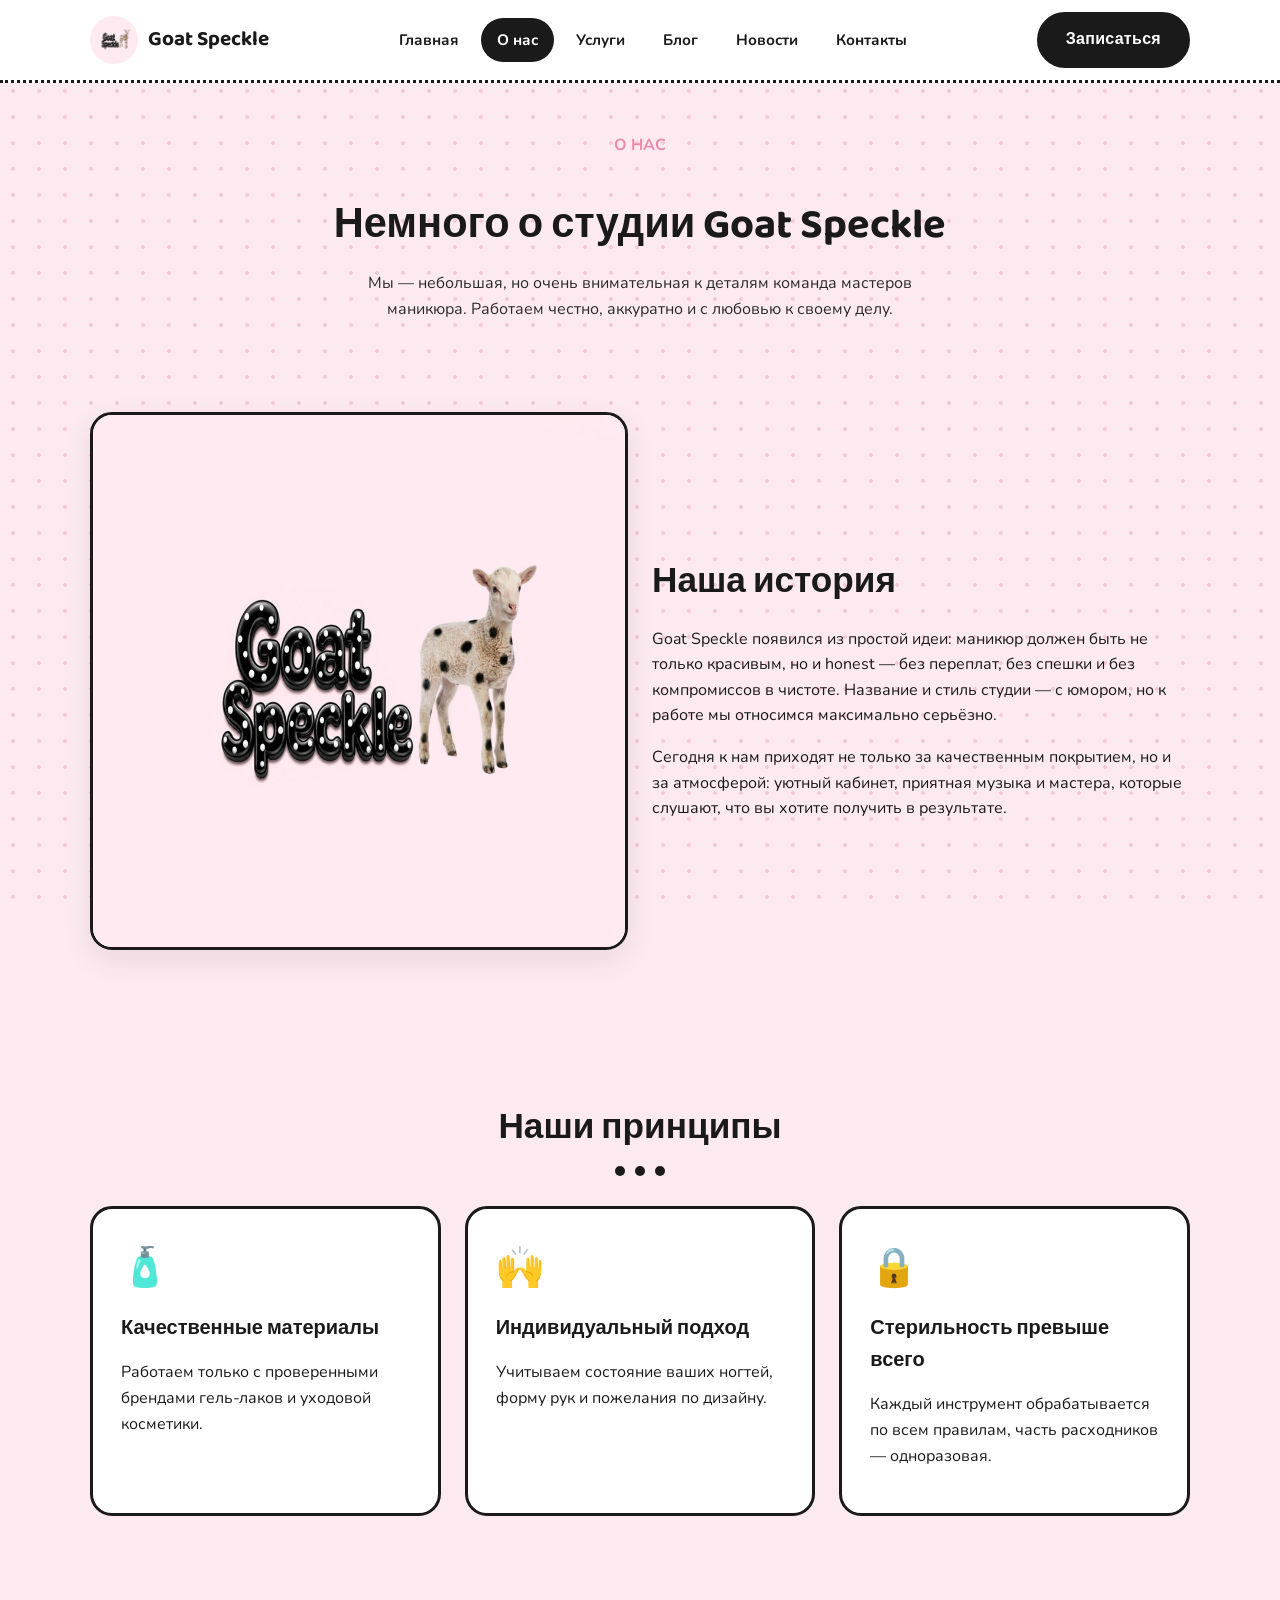
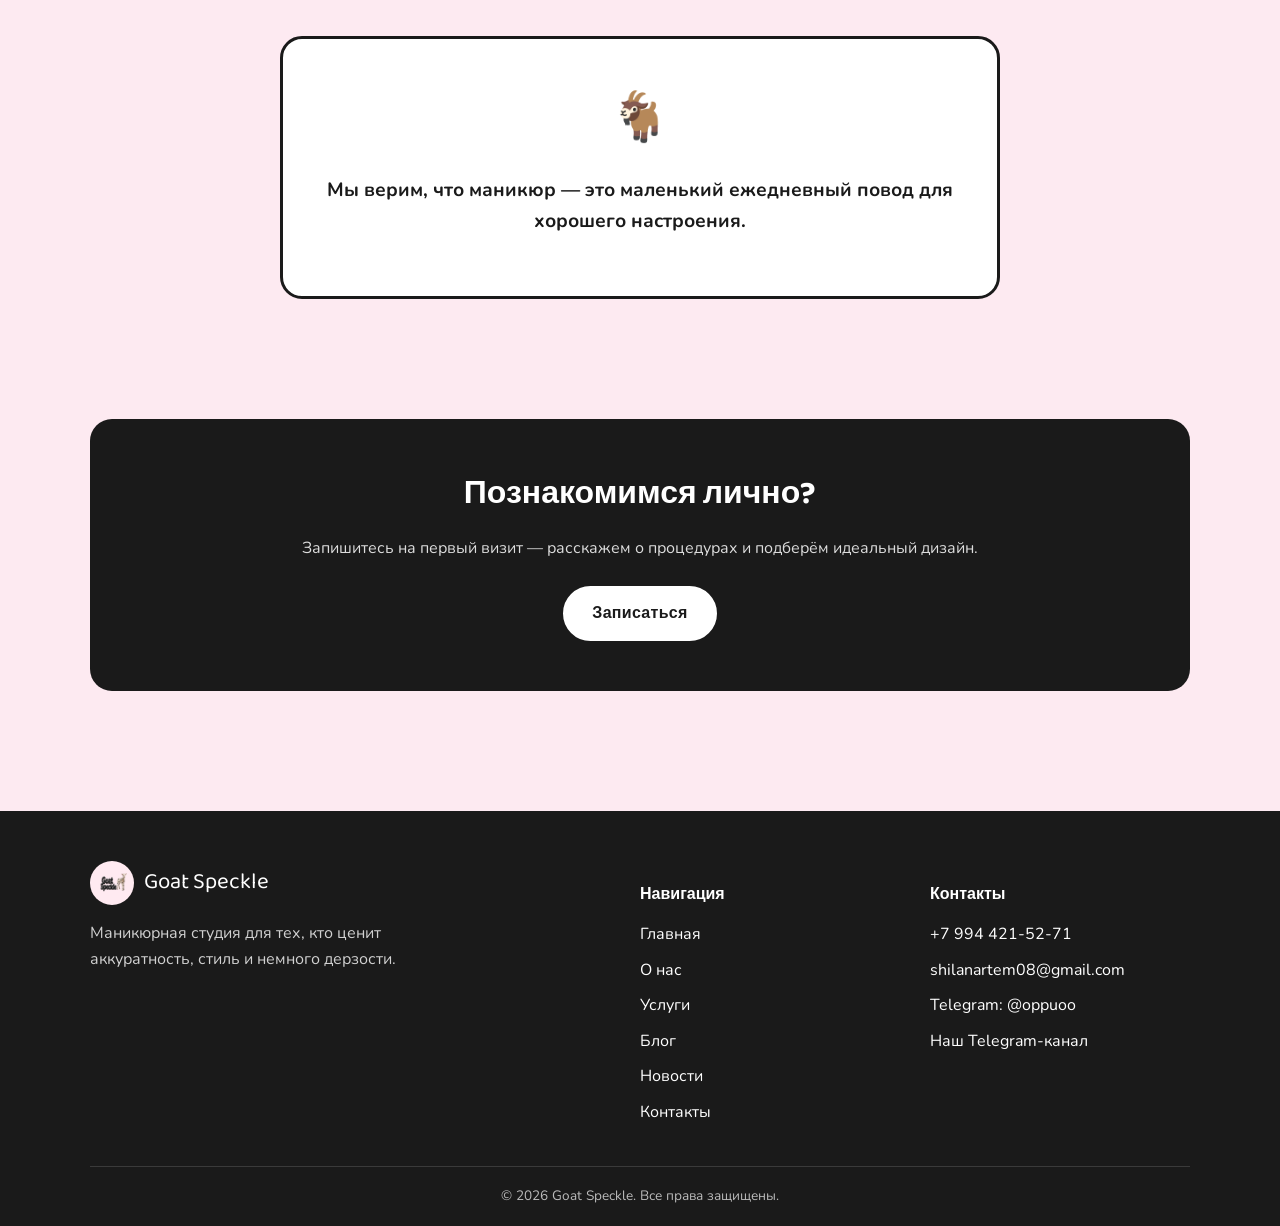
==== about.html @ 69dd8dc3 "Первая версия сайта" ====
<!DOCTYPE html>
<html lang="ru">
<head>
<meta charset="UTF-8">
<meta name="viewport" content="width=device-width, initial-scale=1.0">
<title>О нас — Goat Speckle</title>
<meta name="description" content="История и ценности маникюрной студии Goat Speckle: команда мастеров, подход к работе и стерильности.">
<link rel="icon" type="image/png" href="images/favicon-256.png">
<link rel="preconnect" href="https://fonts.googleapis.com">
<link href="https://fonts.googleapis.com/css2?family=Baloo+2:wght@600;700;800&family=Nunito:wght@400;600;700;800&display=swap" rel="stylesheet">
<link rel="stylesheet" href="css/style.css">
</head>
<body>

<header class="site-header">
  <div class="header-inner container">
    <a href="index.html" class="logo">
      <img src="images/logo-nav.jpg" alt="Goat Speckle logo">
      Goat Speckle
    </a>
    <button class="nav-toggle" aria-label="Меню">
      <span></span><span></span><span></span>
    </button>
    <nav class="main-nav">
      <a href="index.html">Главная</a>
      <a href="about.html">О нас</a>
      <a href="services.html">Услуги</a>
      <a href="blog.html">Блог</a>
      <a href="news.html">Новости</a>
      <a href="contacts.html">Контакты</a>
    </nav>
    <a href="contacts.html" class="btn btn-primary header-cta">Записаться</a>
  </div>
</header>

<main>

  <section class="page-hero">
    <div class="container">
      <div class="breadcrumbs">О НАС</div>
      <h1>Немного о студии Goat Speckle</h1>
      <p>Мы — небольшая, но очень внимательная к деталям команда мастеров маникюра. Работаем честно, аккуратно и с любовью к своему делу.</p>
    </div>
  </section>

  <section>
    <div class="container">
      <div class="grid grid-2" style="align-items:center;">
        <div>
          <img src="images/logo-hero.jpg" alt="Goat Speckle студия" style="border:3px solid var(--black); border-radius: var(--radius); box-shadow: var(--shadow);">
        </div>
        <div>
          <h2 class="section-title" style="text-align:left;">Наша история</h2>
          <p>Goat Speckle появился из простой идеи: маникюр должен быть не только красивым, но и honest — без переплат, без спешки и без компромиссов в чистоте. Название и стиль студии — с юмором, но к работе мы относимся максимально серьёзно.</p>
          <p>Сегодня к нам приходят не только за качественным покрытием, но и за атмосферой: уютный кабинет, приятная музыка и мастера, которые слушают, что вы хотите получить в результате.</p>
        </div>
      </div>
    </div>
  </section>

  <section>
    <div class="container">
      <h2 class="section-title">Наши принципы</h2>
      <div class="dot-divider"><span></span><span></span><span></span></div>
      <div class="grid grid-3">
        <div class="card">
          <div class="icon">🧴</div>
          <h3>Качественные материалы</h3>
          <p>Работаем только с проверенными брендами гель-лаков и уходовой косметики.</p>
        </div>
        <div class="card">
          <div class="icon">🙌</div>
          <h3>Индивидуальный подход</h3>
          <p>Учитываем состояние ваших ногтей, форму рук и пожелания по дизайну.</p>
        </div>
        <div class="card">
          <div class="icon">🔒</div>
          <h3>Стерильность превыше всего</h3>
          <p>Каждый инструмент обрабатывается по всем правилам, часть расходников — одноразовая.</p>
        </div>
      </div>
    </div>
  </section>

  <section>
    <div class="container">
      <div class="quote-block">
        <div class="goat">🐐</div>
        <p style="font-size:1.2rem; font-weight:700;">Мы верим, что маникюр — это маленький ежедневный повод для хорошего настроения.</p>
      </div>
    </div>
  </section>

  <section>
    <div class="container">
      <div class="cta-banner">
        <h2>Познакомимся лично?</h2>
        <p>Запишитесь на первый визит — расскажем о процедурах и подберём идеальный дизайн.</p>
        <a href="contacts.html" class="btn btn-primary">Записаться</a>
      </div>
    </div>
  </section>

</main>

<footer class="site-footer">
  <div class="container">
    <div class="footer-grid">
      <div>
        <div class="footer-logo">
          <img src="images/logo-nav.jpg" alt="Goat Speckle">
          Goat Speckle
        </div>
        <p style="opacity:0.8; max-width: 320px;">Маникюрная студия для тех, кто ценит аккуратность, стиль и немного дерзости.</p>
      </div>
      <div>
        <h4>Навигация</h4>
        <ul>
          <li><a href="index.html">Главная</a></li>
          <li><a href="about.html">О нас</a></li>
          <li><a href="services.html">Услуги</a></li>
          <li><a href="blog.html">Блог</a></li>
          <li><a href="news.html">Новости</a></li>
          <li><a href="contacts.html">Контакты</a></li>
        </ul>
      </div>
      <div>
        <h4>Контакты</h4>
        <ul>
          <li><a href="tel:+79944215271">+7 994 421-52-71</a></li>
          <li><a href="mailto:shilanartem08@gmail.com">shilanartem08@gmail.com</a></li>
          <li><a href="https://t.me/oppuoo" target="_blank" rel="noopener">Telegram: @oppuoo</a></li>
          <li><a href="https://t.me/+oBoILEmNnMFiZjgy" target="_blank" rel="noopener">Наш Telegram-канал</a></li>
        </ul>
      </div>
    </div>
    <div class="footer-bottom">
      © <span id="year"></span> Goat Speckle. Все права защищены.
    </div>
  </div>
</footer>

<script src="js/script.js"></script>
<script>document.getElementById("year").textContent = new Date().getFullYear();</script>
</body>
</html>
---- css/style.css ----
/* ===================== GOAT SPECKLE — маникюрная студия ===================== */

:root {
  --pink: #fdeaf1;
  --pink-soft: #fff5f8;
  --pink-deep: #f6c9d9;
  --black: #1a1a1a;
  --black-soft: #2b2b2b;
  --white: #ffffff;
  --accent: #e88bab;
  --radius: 22px;
  --shadow: 0 10px 30px rgba(0, 0, 0, 0.08);
  --font-head: "Baloo 2", "Comic Sans MS", "Segoe UI", sans-serif;
  --font-body: "Nunito", "Segoe UI", Tahoma, sans-serif;
}

* {
  box-sizing: border-box;
}

html {
  scroll-behavior: smooth;
}

body {
  margin: 0;
  font-family: var(--font-body);
  background-color: var(--pink);
  color: var(--black);
  line-height: 1.6;
  /* мягкий фон в горошек */
  background-image: radial-gradient(var(--pink-deep) 1.6px, transparent 1.6px);
  background-size: 26px 26px;
  background-attachment: fixed;
}

img {
  max-width: 100%;
  display: block;
}

a {
  color: inherit;
  text-decoration: none;
}

.container {
  width: 100%;
  max-width: 1140px;
  margin: 0 auto;
  padding: 0 20px;
}

/* ===================== HEADER ===================== */

.site-header {
  position: sticky;
  top: 0;
  z-index: 1000;
  background: var(--white);
  border-bottom: 3px dotted var(--black);
}

.header-inner {
  display: flex;
  align-items: center;
  justify-content: space-between;
  padding: 12px 20px;
  gap: 16px;
}

.logo {
  display: flex;
  align-items: center;
  gap: 10px;
  font-family: var(--font-head);
  font-weight: 700;
  font-size: 1.3rem;
  flex-shrink: 0;
}

.logo img {
  height: 48px;
  width: auto;
  border-radius: 50%;
}

.main-nav {
  display: flex;
  gap: 6px;
  flex-wrap: wrap;
}

.main-nav a {
  padding: 10px 16px;
  border-radius: 999px;
  font-weight: 700;
  font-size: 0.95rem;
  transition: all 0.2s ease;
  white-space: nowrap;
}

.main-nav a:hover,
.main-nav a.active {
  background: var(--black);
  color: var(--white);
}

.header-cta {
  flex-shrink: 0;
}

.btn {
  display: inline-block;
  padding: 12px 26px;
  border-radius: 999px;
  font-weight: 800;
  font-family: var(--font-head);
  letter-spacing: 0.3px;
  border: 3px solid var(--black);
  cursor: pointer;
  transition: transform 0.15s ease, box-shadow 0.15s ease;
}

.btn-primary {
  background: var(--black);
  color: var(--white);
}

.btn-primary:hover {
  transform: translateY(-3px);
  box-shadow: var(--shadow);
  background: var(--accent);
  border-color: var(--accent);
}

.btn-outline {
  background: transparent;
  color: var(--black);
}

.btn-outline:hover {
  transform: translateY(-3px);
  background: var(--black);
  color: var(--white);
}

.nav-toggle {
  display: none;
  flex-direction: column;
  gap: 5px;
  background: none;
  border: none;
  cursor: pointer;
  padding: 8px;
}

.nav-toggle span {
  width: 26px;
  height: 3px;
  background: var(--black);
  border-radius: 3px;
}

/* ===================== HERO ===================== */

.hero {
  padding: 70px 0 60px;
}

.hero-inner {
  display: flex;
  align-items: center;
  gap: 50px;
  flex-wrap: wrap;
}

.hero-text {
  flex: 1 1 420px;
}

.hero-text .eyebrow {
  display: inline-block;
  background: var(--white);
  border: 2px dashed var(--black);
  padding: 6px 16px;
  border-radius: 999px;
  font-weight: 800;
  font-size: 0.85rem;
  margin-bottom: 18px;
}

.hero-text h1 {
  font-family: var(--font-head);
  font-size: 3rem;
  line-height: 1.1;
  margin: 0 0 18px;
}

.hero-text p {
  font-size: 1.15rem;
  max-width: 480px;
  margin-bottom: 28px;
}

.hero-actions {
  display: flex;
  gap: 14px;
  flex-wrap: wrap;
}

.hero-image {
  flex: 1 1 320px;
  text-align: center;
}

.hero-image img {
  max-width: 380px;
  margin: 0 auto;
  border-radius: var(--radius);
  background: var(--white);
  padding: 20px;
  border: 3px solid var(--black);
  box-shadow: var(--shadow);
}

/* ===================== SECTIONS ===================== */

section {
  padding: 60px 0;
}

.section-title {
  font-family: var(--font-head);
  font-size: 2.2rem;
  text-align: center;
  margin-bottom: 10px;
}

.section-subtitle {
  text-align: center;
  max-width: 620px;
  margin: 0 auto 40px;
  color: var(--black-soft);
  font-size: 1.05rem;
}

.dot-divider {
  display: flex;
  justify-content: center;
  gap: 10px;
  margin: 0 auto 30px;
}

.dot-divider span {
  width: 10px;
  height: 10px;
  background: var(--black);
  border-radius: 50%;
}

/* ===================== CARDS GRID ===================== */

.grid {
  display: grid;
  gap: 24px;
}

.grid-3 {
  grid-template-columns: repeat(3, 1fr);
}

.grid-2 {
  grid-template-columns: repeat(2, 1fr);
}

@media (max-width: 900px) {
  .grid-3 {
    grid-template-columns: repeat(2, 1fr);
  }
}

@media (max-width: 640px) {
  .grid-3,
  .grid-2 {
    grid-template-columns: 1fr;
  }
}

.card {
  background: var(--white);
  border: 3px solid var(--black);
  border-radius: var(--radius);
  padding: 28px;
  transition: transform 0.2s ease, box-shadow 0.2s ease;
  position: relative;
}

.card:hover {
  transform: translateY(-6px);
  box-shadow: var(--shadow);
}

.card .icon {
  font-size: 2.4rem;
  margin-bottom: 14px;
}

.card h3 {
  font-family: var(--font-head);
  margin: 0 0 10px;
  font-size: 1.25rem;
}

.card .price {
  display: inline-block;
  margin-top: 14px;
  font-weight: 800;
  background: var(--pink);
  border: 2px dotted var(--black);
  padding: 4px 14px;
  border-radius: 999px;
}

/* ===================== ABOUT / FEATURES ===================== */

.features {
  display: grid;
  grid-template-columns: repeat(4, 1fr);
  gap: 20px;
  text-align: center;
}

@media (max-width: 900px) {
  .features {
    grid-template-columns: repeat(2, 1fr);
  }
}

@media (max-width: 480px) {
  .features {
    grid-template-columns: 1fr;
  }
}

.feature {
  background: var(--white);
  border-radius: var(--radius);
  padding: 24px 16px;
  border: 3px dotted var(--black);
}

.feature .icon {
  font-size: 2rem;
  margin-bottom: 8px;
}

/* ===================== TESTIMONIALS / QUOTE ===================== */

.quote-block {
  background: var(--white);
  border: 3px solid var(--black);
  border-radius: var(--radius);
  padding: 40px;
  text-align: center;
  max-width: 720px;
  margin: 0 auto;
}

.quote-block .goat {
  font-size: 3rem;
}

/* ===================== BLOG / NEWS ===================== */

.post-card {
  background: var(--white);
  border: 3px solid var(--black);
  border-radius: var(--radius);
  overflow: hidden;
  display: flex;
  flex-direction: column;
}

.post-card .post-thumb {
  height: 160px;
  background: var(--pink);
  display: flex;
  align-items: center;
  justify-content: center;
  font-size: 3rem;
  border-bottom: 3px solid var(--black);
}

.post-card .post-body {
  padding: 22px;
  flex: 1;
  display: flex;
  flex-direction: column;
}

.post-card .post-date {
  font-size: 0.85rem;
  font-weight: 700;
  color: var(--accent);
  margin-bottom: 8px;
}

.post-card h3 {
  font-family: var(--font-head);
  margin: 0 0 10px;
}

.post-card p {
  flex: 1;
  margin-bottom: 16px;
  color: var(--black-soft);
}

.post-card .read-more {
  font-weight: 800;
  align-self: flex-start;
  border-bottom: 3px dotted var(--black);
}

/* ===================== CONTACTS ===================== */

.contact-grid {
  display: grid;
  grid-template-columns: 1fr 1fr;
  gap: 30px;
  align-items: start;
}

@media (max-width: 800px) {
  .contact-grid {
    grid-template-columns: 1fr;
  }
}

.contact-list {
  list-style: none;
  padding: 0;
  margin: 0;
}

.contact-list li {
  display: flex;
  align-items: center;
  gap: 14px;
  background: var(--white);
  border: 3px solid var(--black);
  border-radius: var(--radius);
  padding: 18px 20px;
  margin-bottom: 16px;
  font-weight: 700;
}

.contact-list .icon {
  font-size: 1.6rem;
}

.contact-form {
  background: var(--white);
  border: 3px solid var(--black);
  border-radius: var(--radius);
  padding: 30px;
}

.contact-form label {
  display: block;
  font-weight: 800;
  margin-bottom: 6px;
  margin-top: 16px;
}

.contact-form input,
.contact-form textarea {
  width: 100%;
  padding: 12px 14px;
  border-radius: 12px;
  border: 2px solid var(--black);
  font-family: var(--font-body);
  font-size: 1rem;
  background: var(--pink-soft);
}

.contact-form textarea {
  min-height: 110px;
  resize: vertical;
}

.contact-form button {
  margin-top: 22px;
  width: 100%;
}

.form-note {
  font-size: 0.85rem;
  margin-top: 14px;
  color: var(--black-soft);
}

.map-embed {
  border: 3px solid var(--black);
  border-radius: var(--radius);
  overflow: hidden;
  margin-top: 24px;
}

.map-embed iframe {
  width: 100%;
  height: 260px;
  border: 0;
  display: block;
}

/* ===================== CTA BANNER ===================== */

.cta-banner {
  background: var(--black);
  color: var(--white);
  border-radius: var(--radius);
  padding: 50px 30px;
  text-align: center;
}

.cta-banner h2 {
  font-family: var(--font-head);
  font-size: 2rem;
  margin: 0 0 14px;
}

.cta-banner p {
  margin-bottom: 24px;
  opacity: 0.85;
}

.cta-banner .btn-primary {
  background: var(--white);
  color: var(--black);
  border-color: var(--white);
}

.cta-banner .btn-primary:hover {
  background: var(--accent);
  border-color: var(--accent);
  color: var(--white);
}

/* ===================== FOOTER ===================== */

.site-footer {
  background: var(--black);
  color: var(--white);
  padding: 50px 0 20px;
  margin-top: 60px;
}

.footer-grid {
  display: grid;
  grid-template-columns: 2fr 1fr 1fr;
  gap: 30px;
  margin-bottom: 30px;
}

@media (max-width: 700px) {
  .footer-grid {
    grid-template-columns: 1fr;
  }
}

.footer-grid h4 {
  font-family: var(--font-head);
  margin-bottom: 14px;
}

.footer-grid ul {
  list-style: none;
  padding: 0;
  margin: 0;
}

.footer-grid li {
  margin-bottom: 10px;
}

.footer-grid a:hover {
  color: var(--accent);
}

.footer-logo {
  display: flex;
  align-items: center;
  gap: 10px;
  font-family: var(--font-head);
  font-size: 1.4rem;
  margin-bottom: 12px;
}

.footer-logo img {
  height: 44px;
  border-radius: 50%;
}

.footer-bottom {
  border-top: 1px solid rgba(255, 255, 255, 0.2);
  padding-top: 18px;
  text-align: center;
  font-size: 0.85rem;
  opacity: 0.7;
}

/* ===================== PAGE HEADER (inner pages) ===================== */

.page-hero {
  padding: 50px 0 30px;
  text-align: center;
}

.page-hero h1 {
  font-family: var(--font-head);
  font-size: 2.6rem;
  margin-bottom: 12px;
}

.page-hero p {
  max-width: 600px;
  margin: 0 auto;
  color: var(--black-soft);
}

.breadcrumbs {
  text-align: center;
  font-weight: 700;
  color: var(--accent);
  margin-bottom: 6px;
}

/* ===================== TABLE (price list) ===================== */

.price-table {
  width: 100%;
  border-collapse: collapse;
  background: var(--white);
  border-radius: var(--radius);
  overflow: hidden;
  border: 3px solid var(--black);
}

.price-table th,
.price-table td {
  padding: 16px 20px;
  text-align: left;
}

.price-table th {
  background: var(--black);
  color: var(--white);
  font-family: var(--font-head);
}

.price-table tr:nth-child(even) {
  background: var(--pink-soft);
}

.price-table td:last-child,
.price-table th:last-child {
  text-align: right;
  font-weight: 800;
}

/* ===================== RESPONSIVE NAV ===================== */

@media (max-width: 860px) {
  .nav-toggle {
    display: flex;
  }

  .main-nav {
    position: absolute;
    top: 100%;
    left: 0;
    right: 0;
    background: var(--white);
    border-bottom: 3px dotted var(--black);
    flex-direction: column;
    padding: 10px 20px 20px;
    display: none;
  }

  .main-nav.open {
    display: flex;
  }

  .header-cta {
    display: none;
  }

  .hero-text h1 {
    font-size: 2.2rem;
  }
}
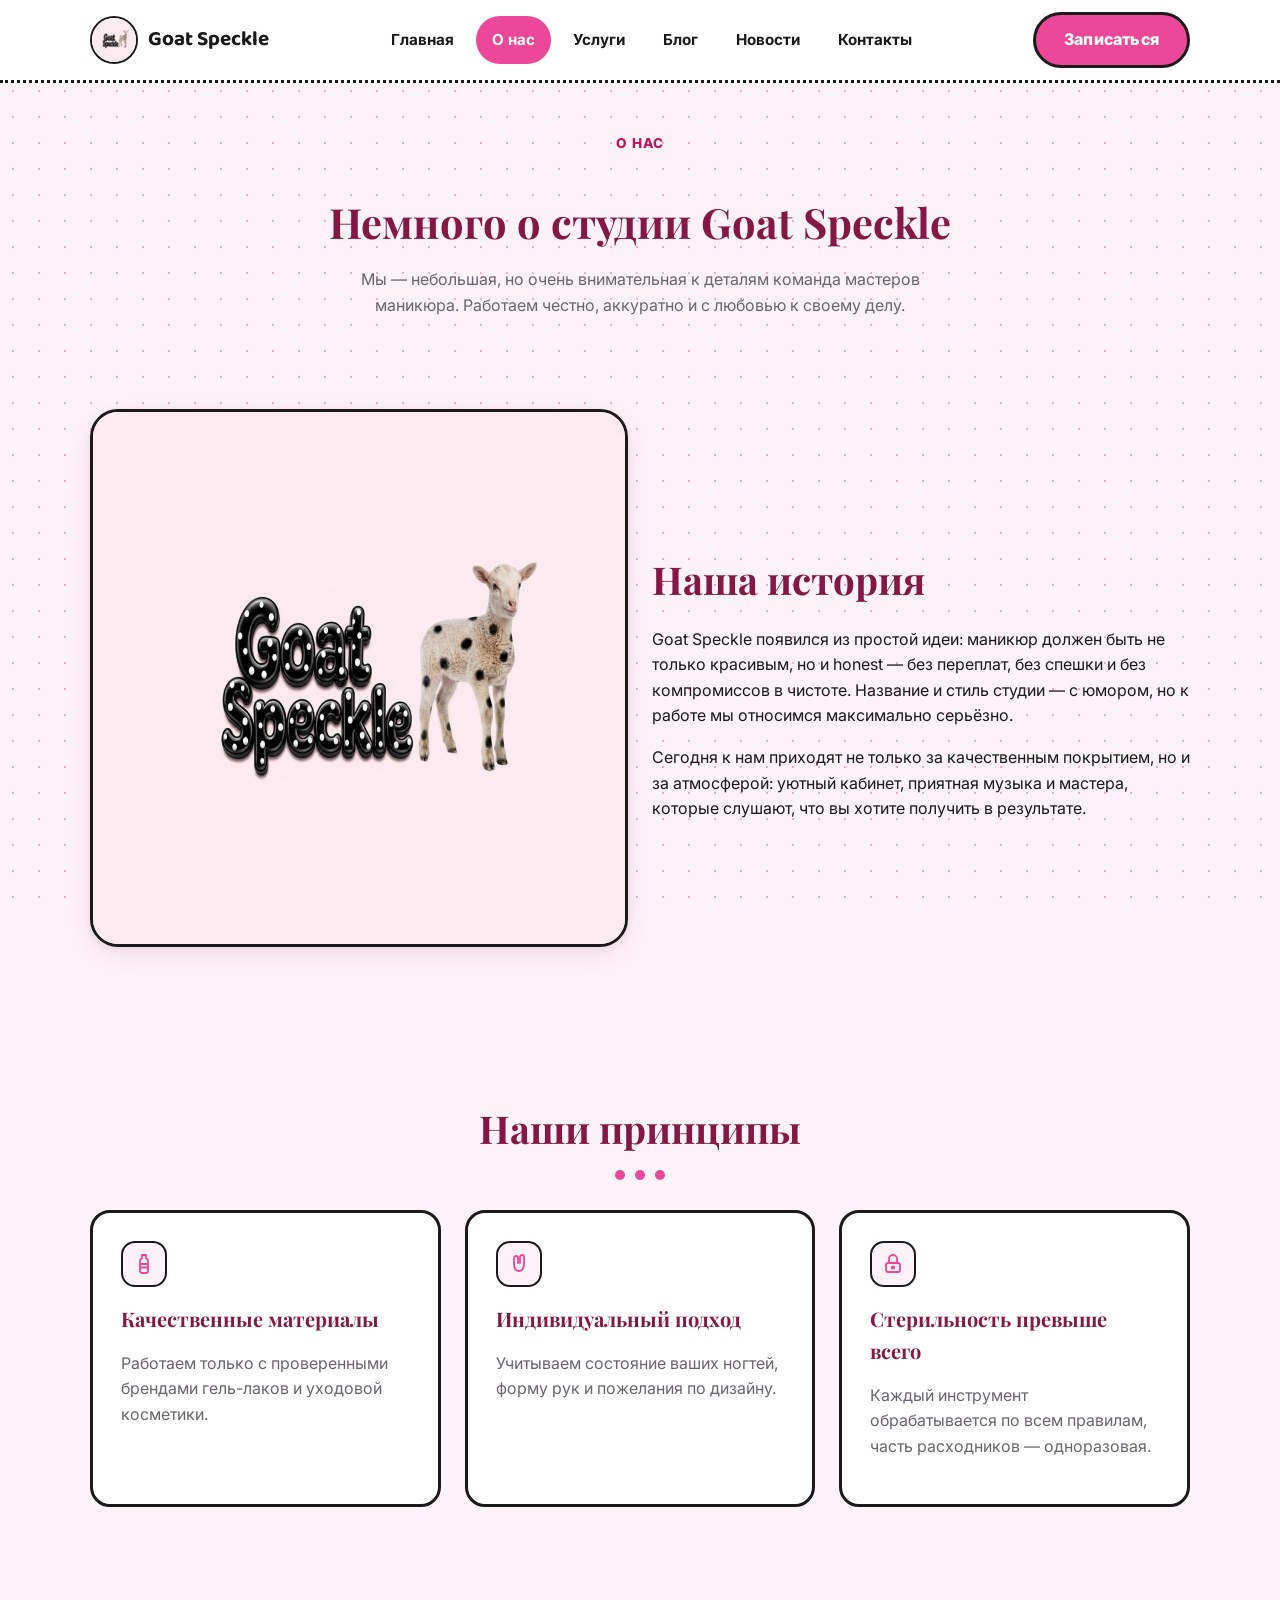
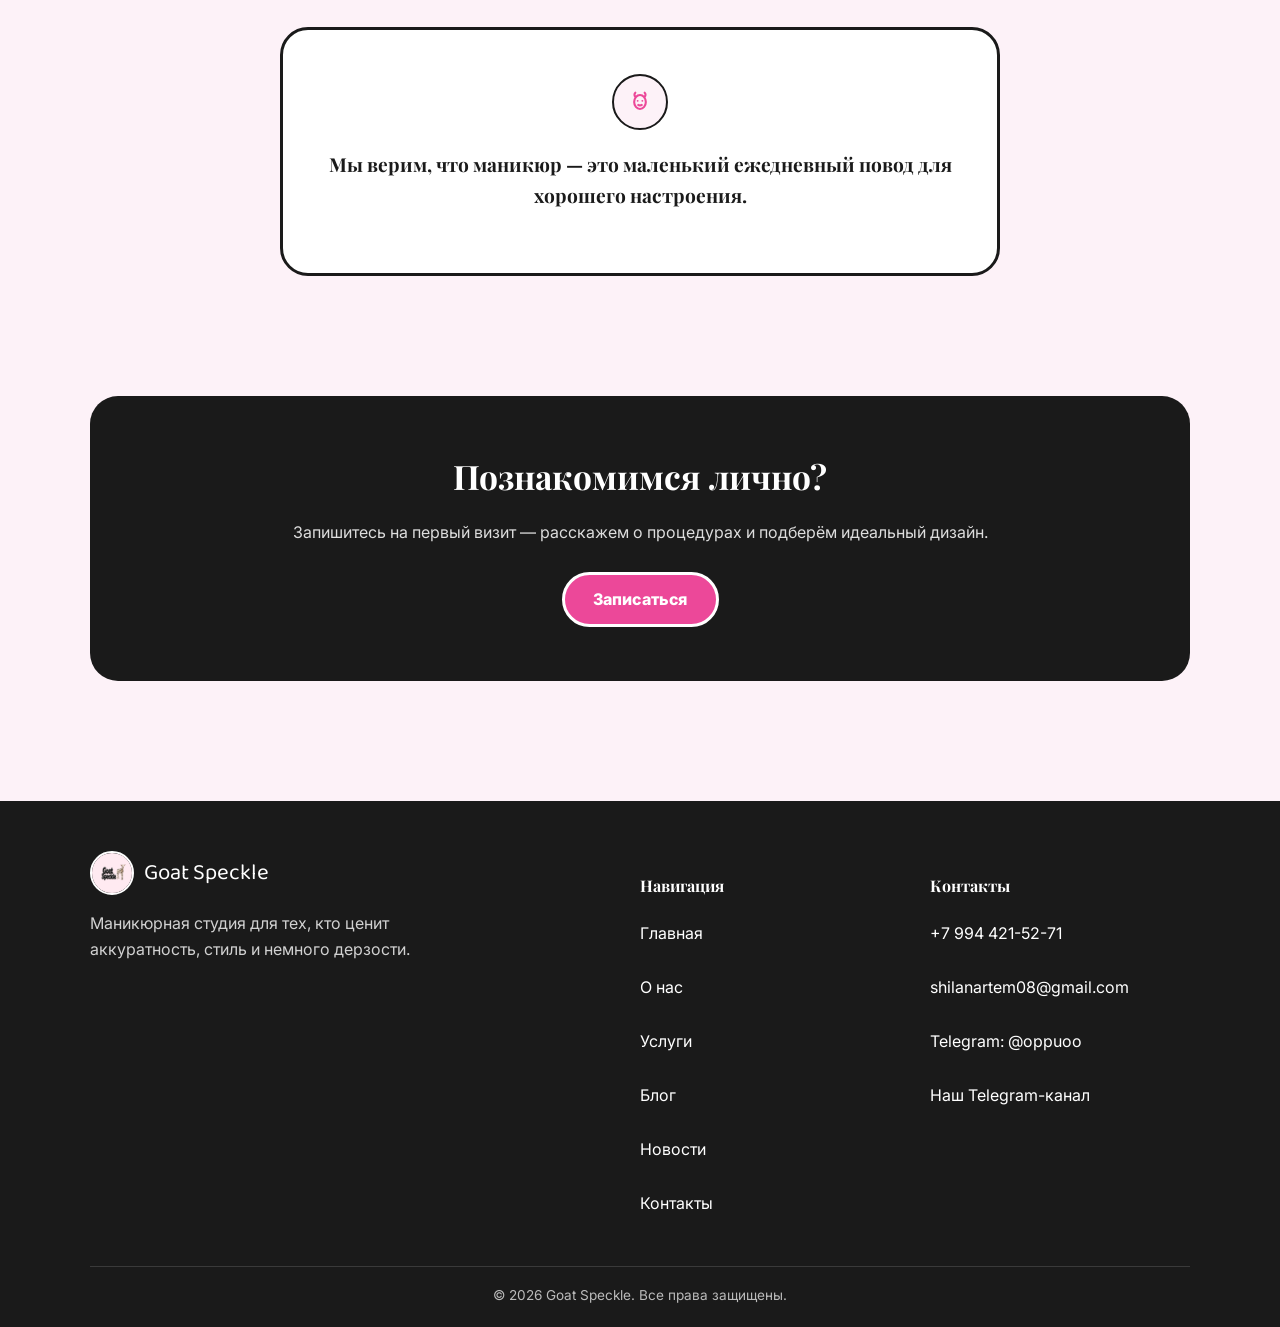
==== commit d4cc2a44: "Обновление дизайна по UI/UX Pro Max: новая палитра, SVG-иконки, accessibility" ====
--- a/about.html
+++ b/about.html
@@ -7,10 +7,12 @@
 <meta name="description" content="История и ценности маникюрной студии Goat Speckle: команда мастеров, подход к работе и стерильности.">
 <link rel="icon" type="image/png" href="images/favicon-256.png">
 <link rel="preconnect" href="https://fonts.googleapis.com">
-<link href="https://fonts.googleapis.com/css2?family=Baloo+2:wght@600;700;800&family=Nunito:wght@400;600;700;800&display=swap" rel="stylesheet">
+<link href="https://fonts.googleapis.com/css2?family=Baloo+2:wght@600;700;800&family=Playfair+Display:wght@600;700&family=Inter:wght@400;500;600;700;800&display=swap" rel="stylesheet">
 <link rel="stylesheet" href="css/style.css">
 </head>
 <body>
+
+<a href="#main-content" class="skip-link">Перейти к содержимому</a>
 
 <header class="site-header">
   <div class="header-inner container">
@@ -18,10 +20,10 @@
       <img src="images/logo-nav.jpg" alt="Goat Speckle logo">
       Goat Speckle
     </a>
-    <button class="nav-toggle" aria-label="Меню">
+    <button class="nav-toggle" aria-label="Открыть меню" aria-expanded="false" aria-controls="main-nav">
       <span></span><span></span><span></span>
     </button>
-    <nav class="main-nav">
+    <nav class="main-nav" id="main-nav" aria-label="Основная навигация">
       <a href="index.html">Главная</a>
       <a href="about.html">О нас</a>
       <a href="services.html">Услуги</a>
@@ -33,7 +35,7 @@
   </div>
 </header>
 
-<main>
+<main id="main-content">
 
   <section class="page-hero">
     <div class="container">
@@ -47,7 +49,7 @@
     <div class="container">
       <div class="grid grid-2" style="align-items:center;">
         <div>
-          <img src="images/logo-hero.jpg" alt="Goat Speckle студия" style="border:3px solid var(--black); border-radius: var(--radius); box-shadow: var(--shadow);">
+          <img src="images/logo-hero.jpg" alt="Goat Speckle студия" style="border:3px solid var(--color-ink); border-radius: var(--radius-lg); box-shadow: var(--shadow-soft);">
         </div>
         <div>
           <h2 class="section-title" style="text-align:left;">Наша история</h2>
@@ -64,17 +66,17 @@
       <div class="dot-divider"><span></span><span></span><span></span></div>
       <div class="grid grid-3">
         <div class="card">
-          <div class="icon">🧴</div>
+          <div class="icon"><svg class="icon-svg" viewBox="0 0 24 24"><path d="M10 3h4v3l2 2v11a2 2 0 0 1-2 2h-4a2 2 0 0 1-2-2V8l2-2V3Z"/><path d="M9 12h6M9 15.5h6"/></svg></div>
           <h3>Качественные материалы</h3>
           <p>Работаем только с проверенными брендами гель-лаков и уходовой косметики.</p>
         </div>
         <div class="card">
-          <div class="icon">🙌</div>
+          <div class="icon"><svg class="icon-svg" viewBox="0 0 24 24"><path d="M7 11V6a2 2 0 1 1 4 0v5M13 11V5a2 2 0 1 1 4 0v6"/><path d="M7 11c0 4 1 8 5 8s5-4 5-8"/></svg></div>
           <h3>Индивидуальный подход</h3>
           <p>Учитываем состояние ваших ногтей, форму рук и пожелания по дизайну.</p>
         </div>
         <div class="card">
-          <div class="icon">🔒</div>
+          <div class="icon"><svg class="icon-svg" viewBox="0 0 24 24"><rect x="5" y="11" width="14" height="9" rx="2"/><path d="M8 11V7a4 4 0 0 1 8 0v4"/><circle cx="12" cy="15.5" r="1.2"/></svg></div>
           <h3>Стерильность превыше всего</h3>
           <p>Каждый инструмент обрабатывается по всем правилам, часть расходников — одноразовая.</p>
         </div>
@@ -85,7 +87,7 @@
   <section>
     <div class="container">
       <div class="quote-block">
-        <div class="goat">🐐</div>
+        <div class="goat"><svg class="icon-svg" viewBox="0 0 24 24"><path d="M8 4c-1 1-1 2.5 0 3.5M16 4c1 1 1 2.5 0 3.5"/><ellipse cx="12" cy="12" rx="5" ry="6"/><circle cx="10" cy="11" r=".8" fill="currentColor" stroke="none"/><circle cx="14" cy="11" r=".8" fill="currentColor" stroke="none"/><path d="M10.5 14.5c.5.5 2.5.5 3 0"/></svg></div>
         <p style="font-size:1.2rem; font-weight:700;">Мы верим, что маникюр — это маленький ежедневный повод для хорошего настроения.</p>
       </div>
     </div>
--- a/css/style.css
+++ b/css/style.css
@@ -1,17 +1,44 @@
-/* ===================== GOAT SPECKLE — маникюрная студия ===================== */
+/* =====================================================================
+   GOAT SPECKLE — маникюрная студия
+   Дизайн-система собрана по рекомендациям UI/UX Pro Max
+   (Beauty/Spa product type · Soft UI Evolution style · WCAG AA+)
+   Характер бренда (игривые чёрные обводки, шрифт в горошек) сохранён,
+   но переведён на профессиональную палитру, типографику и токены.
+   ===================================================================== */
 
 :root {
-  --pink: #fdeaf1;
-  --pink-soft: #fff5f8;
-  --pink-deep: #f6c9d9;
-  --black: #1a1a1a;
-  --black-soft: #2b2b2b;
-  --white: #ffffff;
-  --accent: #e88bab;
-  --radius: 22px;
-  --shadow: 0 10px 30px rgba(0, 0, 0, 0.08);
-  --font-head: "Baloo 2", "Comic Sans MS", "Segoe UI", sans-serif;
-  --font-body: "Nunito", "Segoe UI", Tahoma, sans-serif;
+  /* ---- Основная палитра (design-system: Beauty/Spa · Soft UI Evolution) ---- */
+  --color-primary: #ec4899;       /* розовый акцент — кнопки, ссылки */
+  --color-primary-dark: #be185d;  /* тёмный розовый — hover состояния */
+  --color-secondary: #f9a8d4;     /* мягкий розовый — вторичные элементы */
+  --color-accent: #8b5cf6;        /* лавандовый акцент — редкие CTA/иконки */
+  --color-background: #fdf2f8;    /* фон страницы */
+  --color-surface: #ffffff;       /* карточки, формы */
+  --color-foreground: #831843;    /* фирменный тёмно-бордовый текст */
+  --color-ink: #1a1a1a;           /* основной чёрный — обводки, заголовки-бренд */
+  --color-muted: #6b6470;         /* приглушённый серо-розовый текст */
+  --color-border: #fbcfe8;        /* мягкая розовая обводка */
+  --color-border-strong: #1a1a1a; /* фирменная чёрная обводка (акцентные блоки) */
+  --color-success: #15803d;
+  --color-destructive: #dc2626;
+  --color-ring: #ec4899;
+
+  /* ---- Типографика ---- */
+  --font-head: "Baloo 2", "Comic Sans MS", "Segoe UI", sans-serif; /* фирменный, для лого/акцентов */
+  --font-display: "Playfair Display", Georgia, serif;              /* элегантные заголовки разделов */
+  --font-body: "Inter", "Segoe UI", Tahoma, sans-serif;             /* основной читаемый текст */
+
+  /* ---- Форма и тень (Soft UI Evolution: мягче чем неоморфизм, чётче чем flat) ---- */
+  --radius-sm: 10px;
+  --radius: 20px;
+  --radius-lg: 28px;
+  --shadow-soft: 0 2px 8px rgba(131, 24, 67, 0.08), 0 8px 24px rgba(131, 24, 67, 0.08);
+  --shadow-hover: 0 6px 16px rgba(131, 24, 67, 0.12), 0 16px 32px rgba(131, 24, 67, 0.1);
+
+  /* ---- Motion (UX guideline: 150–300ms, ease-out) ---- */
+  --duration-fast: 150ms;
+  --duration-base: 220ms;
+  --ease-out: cubic-bezier(0.16, 1, 0.3, 1);
 }
 
 * {
@@ -20,16 +47,30 @@
 
 html {
   scroll-behavior: smooth;
+}
+
+@media (prefers-reduced-motion: reduce) {
+  html {
+    scroll-behavior: auto;
+  }
+  *,
+  *::before,
+  *::after {
+    animation-duration: 0.001ms !important;
+    animation-iteration-count: 1 !important;
+    transition-duration: 0.001ms !important;
+    scroll-behavior: auto !important;
+  }
 }
 
 body {
   margin: 0;
   font-family: var(--font-body);
-  background-color: var(--pink);
-  color: var(--black);
+  font-size: 16px;
+  background-color: var(--color-background);
+  color: var(--color-ink);
   line-height: 1.6;
-  /* мягкий фон в горошек */
-  background-image: radial-gradient(var(--pink-deep) 1.6px, transparent 1.6px);
+  background-image: radial-gradient(var(--color-secondary) 1.4px, transparent 1.4px);
   background-size: 26px 26px;
   background-attachment: fixed;
 }
@@ -42,6 +83,17 @@
 a {
   color: inherit;
   text-decoration: none;
+}
+
+/* Видимые focus-состояния для клавиатурной навигации (WCAG) */
+a:focus-visible,
+button:focus-visible,
+input:focus-visible,
+textarea:focus-visible,
+.nav-toggle:focus-visible {
+  outline: 3px solid var(--color-accent);
+  outline-offset: 2px;
+  border-radius: 6px;
 }
 
 .container {
@@ -51,14 +103,56 @@
   padding: 0 20px;
 }
 
+.visually-hidden {
+  position: absolute;
+  width: 1px;
+  height: 1px;
+  padding: 0;
+  margin: -1px;
+  overflow: hidden;
+  clip: rect(0, 0, 0, 0);
+  white-space: nowrap;
+  border: 0;
+}
+
+.skip-link {
+  position: absolute;
+  top: -60px;
+  left: 12px;
+  background: var(--color-ink);
+  color: #fff;
+  padding: 12px 20px;
+  border-radius: var(--radius-sm);
+  z-index: 2000;
+  font-weight: 700;
+  transition: top var(--duration-base) var(--ease-out);
+}
+
+.skip-link:focus {
+  top: 12px;
+}
+
+/* Иконки (SVG вместо эмодзи — стабильный рендер и цвет на всех устройствах) */
+.icon-svg {
+  width: 1em;
+  height: 1em;
+  display: inline-block;
+  stroke: currentColor;
+  fill: none;
+  stroke-width: 1.8;
+  stroke-linecap: round;
+  stroke-linejoin: round;
+  flex-shrink: 0;
+}
+
 /* ===================== HEADER ===================== */
 
 .site-header {
   position: sticky;
   top: 0;
   z-index: 1000;
-  background: var(--white);
-  border-bottom: 3px dotted var(--black);
+  background: var(--color-surface);
+  border-bottom: 3px dotted var(--color-ink);
 }
 
 .header-inner {
@@ -77,12 +171,16 @@
   font-weight: 700;
   font-size: 1.3rem;
   flex-shrink: 0;
+  color: var(--color-ink);
+  border-radius: var(--radius-sm);
 }
 
 .logo img {
   height: 48px;
-  width: auto;
+  width: 48px;
+  object-fit: cover;
   border-radius: 50%;
+  border: 2px solid var(--color-ink);
 }
 
 .main-nav {
@@ -92,18 +190,23 @@
 }
 
 .main-nav a {
-  padding: 10px 16px;
+  padding: 12px 16px;
+  min-height: 44px;
+  display: inline-flex;
+  align-items: center;
   border-radius: 999px;
   font-weight: 700;
   font-size: 0.95rem;
-  transition: all 0.2s ease;
   white-space: nowrap;
+  transition: background-color var(--duration-base) var(--ease-out),
+    color var(--duration-base) var(--ease-out);
+  cursor: pointer;
 }
 
 .main-nav a:hover,
 .main-nav a.active {
-  background: var(--black);
-  color: var(--white);
+  background: var(--color-primary);
+  color: #ffffff;
 }
 
 .header-cta {
@@ -111,46 +214,65 @@
 }
 
 .btn {
-  display: inline-block;
-  padding: 12px 26px;
+  display: inline-flex;
+  align-items: center;
+  justify-content: center;
+  gap: 8px;
+  min-height: 48px;
+  padding: 12px 28px;
   border-radius: 999px;
   font-weight: 800;
-  font-family: var(--font-head);
-  letter-spacing: 0.3px;
-  border: 3px solid var(--black);
+  font-family: var(--font-body);
+  font-size: 1rem;
+  letter-spacing: 0.2px;
+  border: 3px solid var(--color-ink);
   cursor: pointer;
-  transition: transform 0.15s ease, box-shadow 0.15s ease;
+  transition: transform var(--duration-base) var(--ease-out),
+    box-shadow var(--duration-base) var(--ease-out),
+    background-color var(--duration-base) var(--ease-out),
+    border-color var(--duration-base) var(--ease-out),
+    color var(--duration-base) var(--ease-out);
 }
 
 .btn-primary {
-  background: var(--black);
-  color: var(--white);
+  background: var(--color-primary);
+  border-color: var(--color-ink);
+  color: #ffffff;
 }
 
 .btn-primary:hover {
   transform: translateY(-3px);
-  box-shadow: var(--shadow);
-  background: var(--accent);
-  border-color: var(--accent);
+  box-shadow: var(--shadow-hover);
+  background: var(--color-primary-dark);
+}
+
+.btn-primary:active {
+  transform: translateY(-1px);
 }
 
 .btn-outline {
   background: transparent;
-  color: var(--black);
+  color: var(--color-ink);
+  border-color: var(--color-ink);
 }
 
 .btn-outline:hover {
   transform: translateY(-3px);
-  background: var(--black);
-  color: var(--white);
+  background: var(--color-ink);
+  color: #ffffff;
 }
 
 .nav-toggle {
   display: none;
   flex-direction: column;
+  justify-content: center;
+  align-items: center;
   gap: 5px;
+  width: 48px;
+  height: 48px;
   background: none;
-  border: none;
+  border: 2px solid transparent;
+  border-radius: var(--radius-sm);
   cursor: pointer;
   padding: 8px;
 }
@@ -158,8 +280,20 @@
 .nav-toggle span {
   width: 26px;
   height: 3px;
-  background: var(--black);
+  background: var(--color-ink);
   border-radius: 3px;
+  transition: transform var(--duration-base) var(--ease-out),
+    opacity var(--duration-base) var(--ease-out);
+}
+
+.nav-toggle[aria-expanded="true"] span:nth-child(1) {
+  transform: translateY(8px) rotate(45deg);
+}
+.nav-toggle[aria-expanded="true"] span:nth-child(2) {
+  opacity: 0;
+}
+.nav-toggle[aria-expanded="true"] span:nth-child(3) {
+  transform: translateY(-8px) rotate(-45deg);
 }
 
 /* ===================== HERO ===================== */
@@ -180,27 +314,32 @@
 }
 
 .hero-text .eyebrow {
-  display: inline-block;
-  background: var(--white);
-  border: 2px dashed var(--black);
-  padding: 6px 16px;
+  display: inline-flex;
+  align-items: center;
+  gap: 8px;
+  background: var(--color-surface);
+  border: 2px dashed var(--color-ink);
+  padding: 8px 18px;
   border-radius: 999px;
   font-weight: 800;
   font-size: 0.85rem;
-  margin-bottom: 18px;
+  margin-bottom: 20px;
+  color: var(--color-foreground);
 }
 
 .hero-text h1 {
   font-family: var(--font-head);
-  font-size: 3rem;
-  line-height: 1.1;
+  font-size: clamp(2.2rem, 4vw, 3.1rem);
+  line-height: 1.15;
   margin: 0 0 18px;
+  color: var(--color-ink);
 }
 
 .hero-text p {
   font-size: 1.15rem;
   max-width: 480px;
   margin-bottom: 28px;
+  color: var(--color-muted);
 }
 
 .hero-actions {
@@ -217,11 +356,11 @@
 .hero-image img {
   max-width: 380px;
   margin: 0 auto;
-  border-radius: var(--radius);
-  background: var(--white);
+  border-radius: var(--radius-lg);
+  background: var(--color-surface);
   padding: 20px;
-  border: 3px solid var(--black);
-  box-shadow: var(--shadow);
+  border: 3px solid var(--color-ink);
+  box-shadow: var(--shadow-soft);
 }
 
 /* ===================== SECTIONS ===================== */
@@ -231,17 +370,19 @@
 }
 
 .section-title {
-  font-family: var(--font-head);
-  font-size: 2.2rem;
+  font-family: var(--font-display);
+  font-weight: 700;
+  font-size: clamp(1.8rem, 3vw, 2.4rem);
   text-align: center;
   margin-bottom: 10px;
+  color: var(--color-foreground);
 }
 
 .section-subtitle {
   text-align: center;
   max-width: 620px;
   margin: 0 auto 40px;
-  color: var(--black-soft);
+  color: var(--color-muted);
   font-size: 1.05rem;
 }
 
@@ -255,7 +396,7 @@
 .dot-divider span {
   width: 10px;
   height: 10px;
-  background: var(--black);
+  background: var(--color-primary);
   border-radius: 50%;
 }
 
@@ -288,38 +429,64 @@
 }
 
 .card {
-  background: var(--white);
-  border: 3px solid var(--black);
+  background: var(--color-surface);
+  border: 3px solid var(--color-ink);
   border-radius: var(--radius);
   padding: 28px;
-  transition: transform 0.2s ease, box-shadow 0.2s ease;
+  transition: transform var(--duration-base) var(--ease-out),
+    box-shadow var(--duration-base) var(--ease-out);
   position: relative;
 }
 
 .card:hover {
   transform: translateY(-6px);
-  box-shadow: var(--shadow);
+  box-shadow: var(--shadow-hover);
+}
+
+.card .icon,
+.feature .icon,
+.post-card .post-thumb .icon-svg {
+  color: var(--color-primary);
 }
 
 .card .icon {
-  font-size: 2.4rem;
-  margin-bottom: 14px;
+  width: 46px;
+  height: 46px;
+  display: flex;
+  align-items: center;
+  justify-content: center;
+  background: var(--color-background);
+  border: 2px solid var(--color-ink);
+  border-radius: 14px;
+  margin-bottom: 16px;
+}
+
+.card .icon .icon-svg {
+  width: 24px;
+  height: 24px;
 }
 
 .card h3 {
-  font-family: var(--font-head);
+  font-family: var(--font-display);
+  font-weight: 700;
   margin: 0 0 10px;
   font-size: 1.25rem;
+  color: var(--color-foreground);
+}
+
+.card p {
+  color: var(--color-muted);
 }
 
 .card .price {
   display: inline-block;
   margin-top: 14px;
   font-weight: 800;
-  background: var(--pink);
-  border: 2px dotted var(--black);
-  padding: 4px 14px;
+  background: var(--color-background);
+  border: 2px dotted var(--color-ink);
+  padding: 6px 16px;
   border-radius: 999px;
+  color: var(--color-foreground);
 }
 
 /* ===================== ABOUT / FEATURES ===================== */
@@ -344,52 +511,113 @@
 }
 
 .feature {
-  background: var(--white);
+  background: var(--color-surface);
   border-radius: var(--radius);
-  padding: 24px 16px;
-  border: 3px dotted var(--black);
+  padding: 28px 18px;
+  border: 3px dotted var(--color-ink);
+  transition: transform var(--duration-base) var(--ease-out),
+    box-shadow var(--duration-base) var(--ease-out);
+}
+
+.feature:hover {
+  transform: translateY(-4px);
+  box-shadow: var(--shadow-soft);
 }
 
 .feature .icon {
-  font-size: 2rem;
-  margin-bottom: 8px;
+  width: 52px;
+  height: 52px;
+  margin: 0 auto 12px;
+  display: flex;
+  align-items: center;
+  justify-content: center;
+  background: var(--color-background);
+  border: 2px solid var(--color-ink);
+  border-radius: 50%;
+}
+
+.feature .icon .icon-svg {
+  width: 26px;
+  height: 26px;
+}
+
+.feature h3 {
+  font-family: var(--font-display);
+  font-size: 1.1rem;
+  margin: 0 0 8px;
+  color: var(--color-foreground);
+}
+
+.feature p {
+  color: var(--color-muted);
+  font-size: 0.95rem;
 }
 
 /* ===================== TESTIMONIALS / QUOTE ===================== */
 
 .quote-block {
-  background: var(--white);
-  border: 3px solid var(--black);
-  border-radius: var(--radius);
-  padding: 40px;
+  background: var(--color-surface);
+  border: 3px solid var(--color-ink);
+  border-radius: var(--radius-lg);
+  padding: 44px 40px;
   text-align: center;
   max-width: 720px;
   margin: 0 auto;
 }
 
 .quote-block .goat {
-  font-size: 3rem;
+  width: 56px;
+  height: 56px;
+  margin: 0 auto 14px;
+  display: flex;
+  align-items: center;
+  justify-content: center;
+  background: var(--color-background);
+  border: 2px solid var(--color-ink);
+  border-radius: 50%;
+  color: var(--color-primary);
+}
+
+.quote-block .goat .icon-svg {
+  width: 28px;
+  height: 28px;
+}
+
+.quote-block p:first-of-type {
+  font-family: var(--font-display);
 }
 
 /* ===================== BLOG / NEWS ===================== */
 
 .post-card {
-  background: var(--white);
-  border: 3px solid var(--black);
+  background: var(--color-surface);
+  border: 3px solid var(--color-ink);
   border-radius: var(--radius);
   overflow: hidden;
   display: flex;
   flex-direction: column;
+  transition: transform var(--duration-base) var(--ease-out),
+    box-shadow var(--duration-base) var(--ease-out);
+}
+
+.post-card:hover {
+  transform: translateY(-4px);
+  box-shadow: var(--shadow-hover);
 }
 
 .post-card .post-thumb {
   height: 160px;
-  background: var(--pink);
+  background: var(--color-background);
   display: flex;
   align-items: center;
   justify-content: center;
-  font-size: 3rem;
-  border-bottom: 3px solid var(--black);
+  border-bottom: 3px solid var(--color-ink);
+  color: var(--color-primary);
+}
+
+.post-card .post-thumb .icon-svg {
+  width: 48px;
+  height: 48px;
 }
 
 .post-card .post-body {
@@ -402,25 +630,37 @@
 .post-card .post-date {
   font-size: 0.85rem;
   font-weight: 700;
-  color: var(--accent);
+  color: var(--color-primary-dark);
   margin-bottom: 8px;
 }
 
 .post-card h3 {
-  font-family: var(--font-head);
+  font-family: var(--font-display);
+  font-weight: 700;
   margin: 0 0 10px;
+  color: var(--color-foreground);
 }
 
 .post-card p {
   flex: 1;
   margin-bottom: 16px;
-  color: var(--black-soft);
+  color: var(--color-muted);
 }
 
 .post-card .read-more {
   font-weight: 800;
   align-self: flex-start;
-  border-bottom: 3px dotted var(--black);
+  border-bottom: 3px dotted var(--color-ink);
+  min-height: 44px;
+  display: inline-flex;
+  align-items: center;
+  color: var(--color-foreground);
+  cursor: pointer;
+}
+
+.post-card .read-more:hover {
+  color: var(--color-primary-dark);
+  border-color: var(--color-primary-dark);
 }
 
 /* ===================== CONTACTS ===================== */
@@ -448,41 +688,115 @@
   display: flex;
   align-items: center;
   gap: 14px;
-  background: var(--white);
-  border: 3px solid var(--black);
+  background: var(--color-surface);
+  border: 3px solid var(--color-ink);
   border-radius: var(--radius);
   padding: 18px 20px;
   margin-bottom: 16px;
   font-weight: 700;
+  min-height: 44px;
+  transition: transform var(--duration-base) var(--ease-out),
+    box-shadow var(--duration-base) var(--ease-out);
+}
+
+.contact-list li:hover {
+  transform: translateY(-3px);
+  box-shadow: var(--shadow-soft);
+}
+
+.contact-list a {
+  min-height: 44px;
+  display: inline-flex;
+  align-items: center;
+  cursor: pointer;
 }
 
 .contact-list .icon {
-  font-size: 1.6rem;
+  width: 40px;
+  height: 40px;
+  display: flex;
+  align-items: center;
+  justify-content: center;
+  background: var(--color-background);
+  border: 2px solid var(--color-ink);
+  border-radius: 12px;
+  color: var(--color-primary);
+  flex-shrink: 0;
+}
+
+.contact-list .icon .icon-svg {
+  width: 20px;
+  height: 20px;
 }
 
 .contact-form {
-  background: var(--white);
-  border: 3px solid var(--black);
+  background: var(--color-surface);
+  border: 3px solid var(--color-ink);
   border-radius: var(--radius);
   padding: 30px;
+}
+
+.contact-form h3 {
+  font-family: var(--font-display);
+  color: var(--color-foreground);
 }
 
 .contact-form label {
   display: block;
   font-weight: 800;
   margin-bottom: 6px;
-  margin-top: 16px;
+  margin-top: 18px;
+  color: var(--color-ink);
+}
+
+.contact-form .required {
+  color: var(--color-primary-dark);
 }
 
 .contact-form input,
 .contact-form textarea {
   width: 100%;
-  padding: 12px 14px;
+  min-height: 48px;
+  padding: 12px 16px;
   border-radius: 12px;
-  border: 2px solid var(--black);
+  border: 2px solid var(--color-ink);
   font-family: var(--font-body);
   font-size: 1rem;
-  background: var(--pink-soft);
+  background: var(--color-background);
+  color: var(--color-ink);
+  transition: border-color var(--duration-base) var(--ease-out),
+    box-shadow var(--duration-base) var(--ease-out);
+}
+
+.contact-form input::placeholder,
+.contact-form textarea::placeholder {
+  color: var(--color-muted);
+}
+
+.contact-form input:focus,
+.contact-form textarea:focus {
+  outline: none;
+  border-color: var(--color-primary);
+  box-shadow: 0 0 0 4px rgba(236, 72, 153, 0.18);
+}
+
+.contact-form input.field-error,
+.contact-form textarea.field-error {
+  border-color: var(--color-destructive);
+}
+
+.field-error-msg {
+  display: none;
+  align-items: center;
+  gap: 6px;
+  color: var(--color-destructive);
+  font-size: 0.85rem;
+  font-weight: 700;
+  margin-top: 6px;
+}
+
+.field-error-msg.visible {
+  display: flex;
 }
 
 .contact-form textarea {
@@ -491,18 +805,51 @@
 }
 
 .contact-form button {
-  margin-top: 22px;
+  margin-top: 24px;
   width: 100%;
+}
+
+.contact-form button[disabled] {
+  opacity: 0.7;
+  cursor: not-allowed;
+  transform: none !important;
 }
 
 .form-note {
   font-size: 0.85rem;
   margin-top: 14px;
-  color: var(--black-soft);
+  color: var(--color-muted);
+}
+
+.form-status {
+  display: none;
+  align-items: center;
+  gap: 10px;
+  margin-top: 16px;
+  padding: 14px 16px;
+  border-radius: var(--radius-sm);
+  font-weight: 700;
+  font-size: 0.95rem;
+}
+
+.form-status.visible {
+  display: flex;
+}
+
+.form-status.success {
+  background: #dcfce7;
+  color: var(--color-success);
+  border: 2px solid var(--color-success);
+}
+
+.form-status.error {
+  background: #fee2e2;
+  color: var(--color-destructive);
+  border: 2px solid var(--color-destructive);
 }
 
 .map-embed {
-  border: 3px solid var(--black);
+  border: 3px solid var(--color-ink);
   border-radius: var(--radius);
   overflow: hidden;
   margin-top: 24px;
@@ -518,41 +865,40 @@
 /* ===================== CTA BANNER ===================== */
 
 .cta-banner {
-  background: var(--black);
-  color: var(--white);
-  border-radius: var(--radius);
-  padding: 50px 30px;
+  background: var(--color-ink);
+  color: #ffffff;
+  border-radius: var(--radius-lg);
+  padding: 54px 30px;
   text-align: center;
 }
 
 .cta-banner h2 {
-  font-family: var(--font-head);
-  font-size: 2rem;
+  font-family: var(--font-display);
+  font-weight: 700;
+  font-size: clamp(1.6rem, 3vw, 2.1rem);
   margin: 0 0 14px;
 }
 
 .cta-banner p {
-  margin-bottom: 24px;
+  margin-bottom: 26px;
   opacity: 0.85;
 }
 
 .cta-banner .btn-primary {
-  background: var(--white);
-  color: var(--black);
-  border-color: var(--white);
+  background: var(--color-primary);
+  border-color: #ffffff;
+  color: #ffffff;
 }
 
 .cta-banner .btn-primary:hover {
-  background: var(--accent);
-  border-color: var(--accent);
-  color: var(--white);
+  background: var(--color-primary-dark);
 }
 
 /* ===================== FOOTER ===================== */
 
 .site-footer {
-  background: var(--black);
-  color: var(--white);
+  background: var(--color-ink);
+  color: #ffffff;
   padding: 50px 0 20px;
   margin-top: 60px;
 }
@@ -571,7 +917,7 @@
 }
 
 .footer-grid h4 {
-  font-family: var(--font-head);
+  font-family: var(--font-display);
   margin-bottom: 14px;
 }
 
@@ -585,8 +931,15 @@
   margin-bottom: 10px;
 }
 
+.footer-grid a {
+  min-height: 44px;
+  display: inline-flex;
+  align-items: center;
+  cursor: pointer;
+}
+
 .footer-grid a:hover {
-  color: var(--accent);
+  color: var(--color-secondary);
 }
 
 .footer-logo {
@@ -600,7 +953,10 @@
 
 .footer-logo img {
   height: 44px;
+  width: 44px;
+  object-fit: cover;
   border-radius: 50%;
+  border: 2px solid #ffffff;
 }
 
 .footer-bottom {
@@ -619,22 +975,26 @@
 }
 
 .page-hero h1 {
-  font-family: var(--font-head);
-  font-size: 2.6rem;
+  font-family: var(--font-display);
+  font-weight: 700;
+  font-size: clamp(2rem, 4vw, 2.6rem);
   margin-bottom: 12px;
+  color: var(--color-foreground);
 }
 
 .page-hero p {
   max-width: 600px;
   margin: 0 auto;
-  color: var(--black-soft);
+  color: var(--color-muted);
 }
 
 .breadcrumbs {
   text-align: center;
-  font-weight: 700;
-  color: var(--accent);
+  font-weight: 800;
+  color: var(--color-primary-dark);
   margin-bottom: 6px;
+  letter-spacing: 0.06em;
+  font-size: 0.85rem;
 }
 
 /* ===================== TABLE (price list) ===================== */
@@ -642,10 +1002,10 @@
 .price-table {
   width: 100%;
   border-collapse: collapse;
-  background: var(--white);
+  background: var(--color-surface);
   border-radius: var(--radius);
   overflow: hidden;
-  border: 3px solid var(--black);
+  border: 3px solid var(--color-ink);
 }
 
 .price-table th,
@@ -655,19 +1015,21 @@
 }
 
 .price-table th {
-  background: var(--black);
-  color: var(--white);
-  font-family: var(--font-head);
+  background: var(--color-ink);
+  color: #ffffff;
+  font-family: var(--font-display);
+  font-weight: 700;
 }
 
 .price-table tr:nth-child(even) {
-  background: var(--pink-soft);
+  background: var(--color-background);
 }
 
 .price-table td:last-child,
 .price-table th:last-child {
   text-align: right;
   font-weight: 800;
+  color: var(--color-foreground);
 }
 
 /* ===================== RESPONSIVE NAV ===================== */
@@ -682,8 +1044,8 @@
     top: 100%;
     left: 0;
     right: 0;
-    background: var(--white);
-    border-bottom: 3px dotted var(--black);
+    background: var(--color-surface);
+    border-bottom: 3px dotted var(--color-ink);
     flex-direction: column;
     padding: 10px 20px 20px;
     display: none;
@@ -696,8 +1058,4 @@
   .header-cta {
     display: none;
   }
-
-  .hero-text h1 {
-    font-size: 2.2rem;
-  }
-}
+}
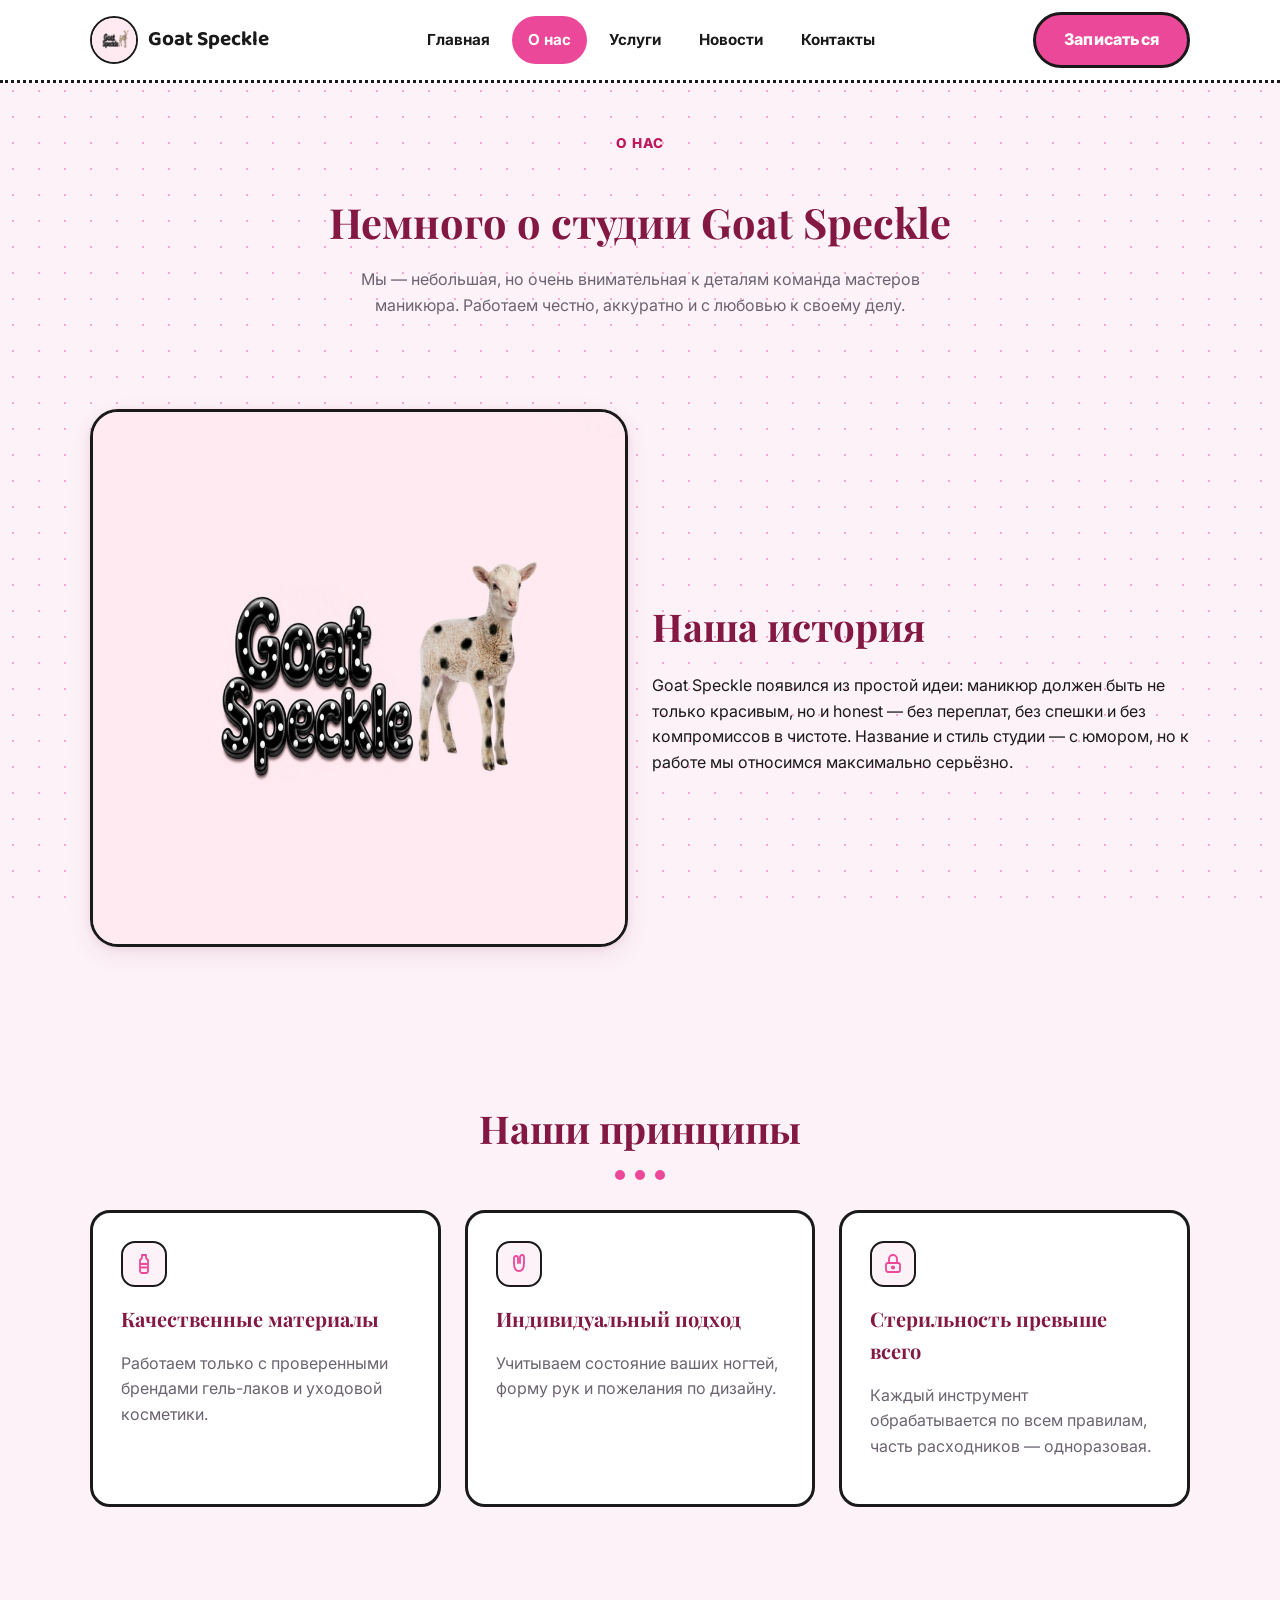
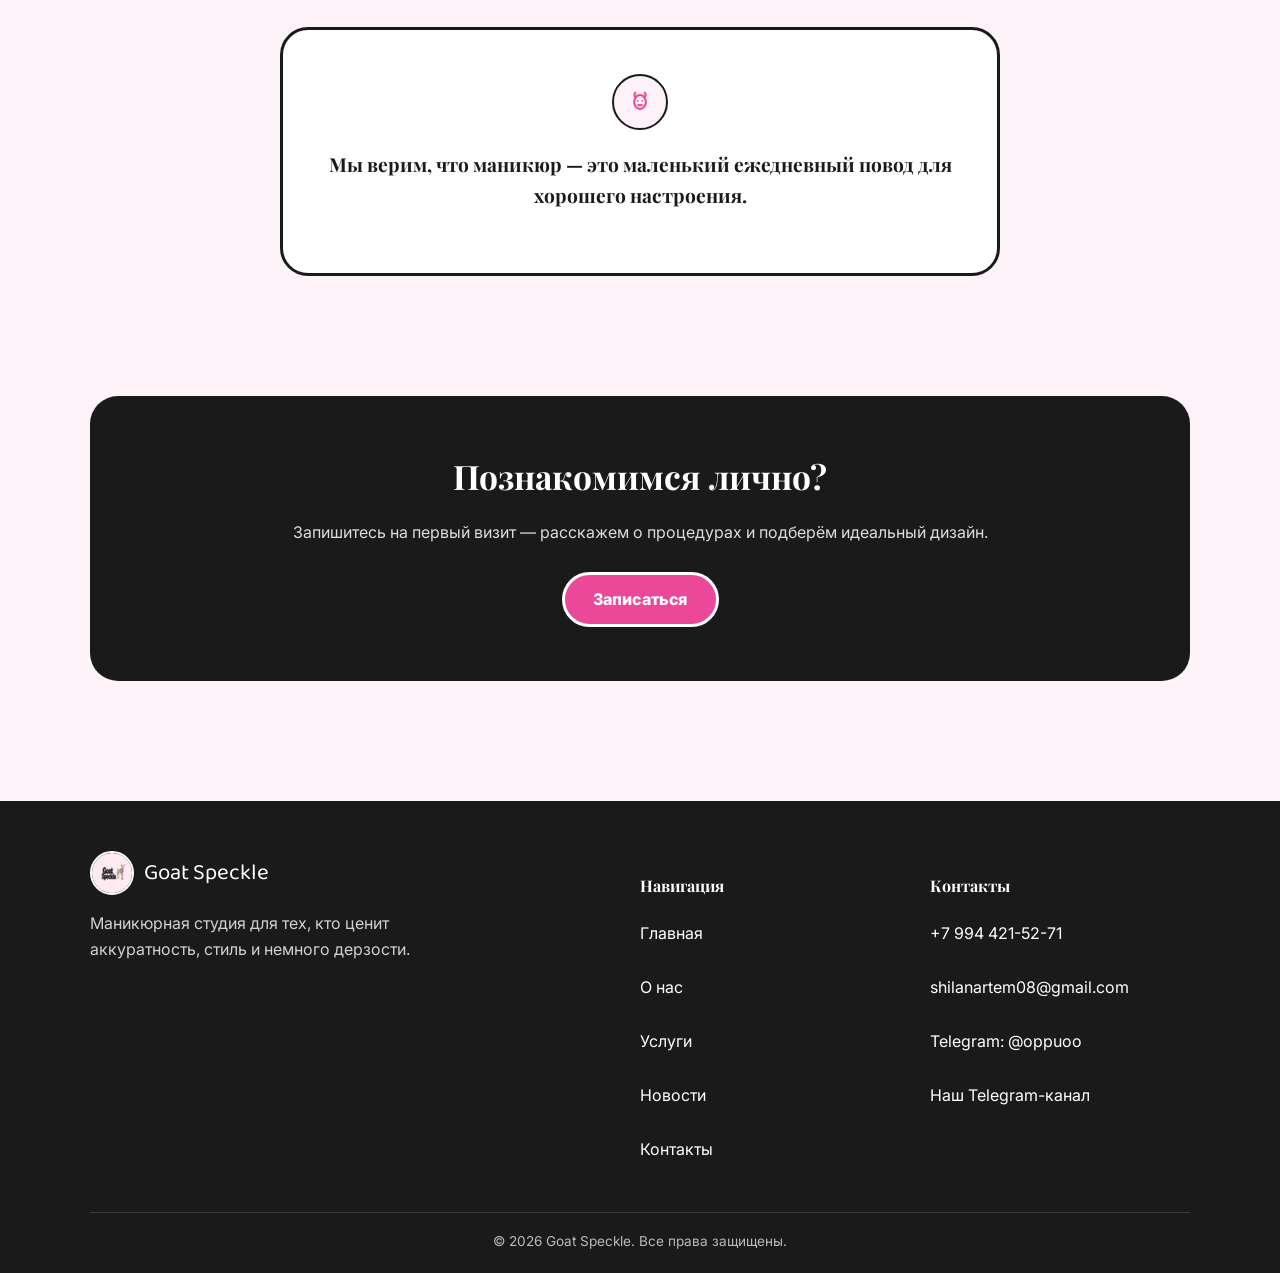
==== commit c9e763b7: "Убраны лишние блоки, удалена страница блога" ====
--- a/about.html
+++ b/about.html
@@ -27,7 +27,6 @@
       <a href="index.html">Главная</a>
       <a href="about.html">О нас</a>
       <a href="services.html">Услуги</a>
-      <a href="blog.html">Блог</a>
       <a href="news.html">Новости</a>
       <a href="contacts.html">Контакты</a>
     </nav>
@@ -54,7 +53,6 @@
         <div>
           <h2 class="section-title" style="text-align:left;">Наша история</h2>
           <p>Goat Speckle появился из простой идеи: маникюр должен быть не только красивым, но и honest — без переплат, без спешки и без компромиссов в чистоте. Название и стиль студии — с юмором, но к работе мы относимся максимально серьёзно.</p>
-          <p>Сегодня к нам приходят не только за качественным покрытием, но и за атмосферой: уютный кабинет, приятная музыка и мастера, которые слушают, что вы хотите получить в результате.</p>
         </div>
       </div>
     </div>
@@ -121,7 +119,6 @@
           <li><a href="index.html">Главная</a></li>
           <li><a href="about.html">О нас</a></li>
           <li><a href="services.html">Услуги</a></li>
-          <li><a href="blog.html">Блог</a></li>
           <li><a href="news.html">Новости</a></li>
           <li><a href="contacts.html">Контакты</a></li>
         </ul>
--- a/css/style.css
+++ b/css/style.css
@@ -493,15 +493,11 @@
 
 .features {
   display: grid;
-  grid-template-columns: repeat(4, 1fr);
+  grid-template-columns: repeat(2, 1fr);
   gap: 20px;
   text-align: center;
-}
-
-@media (max-width: 900px) {
-  .features {
-    grid-template-columns: repeat(2, 1fr);
-  }
+  max-width: 640px;
+  margin: 0 auto;
 }
 
 @media (max-width: 480px) {
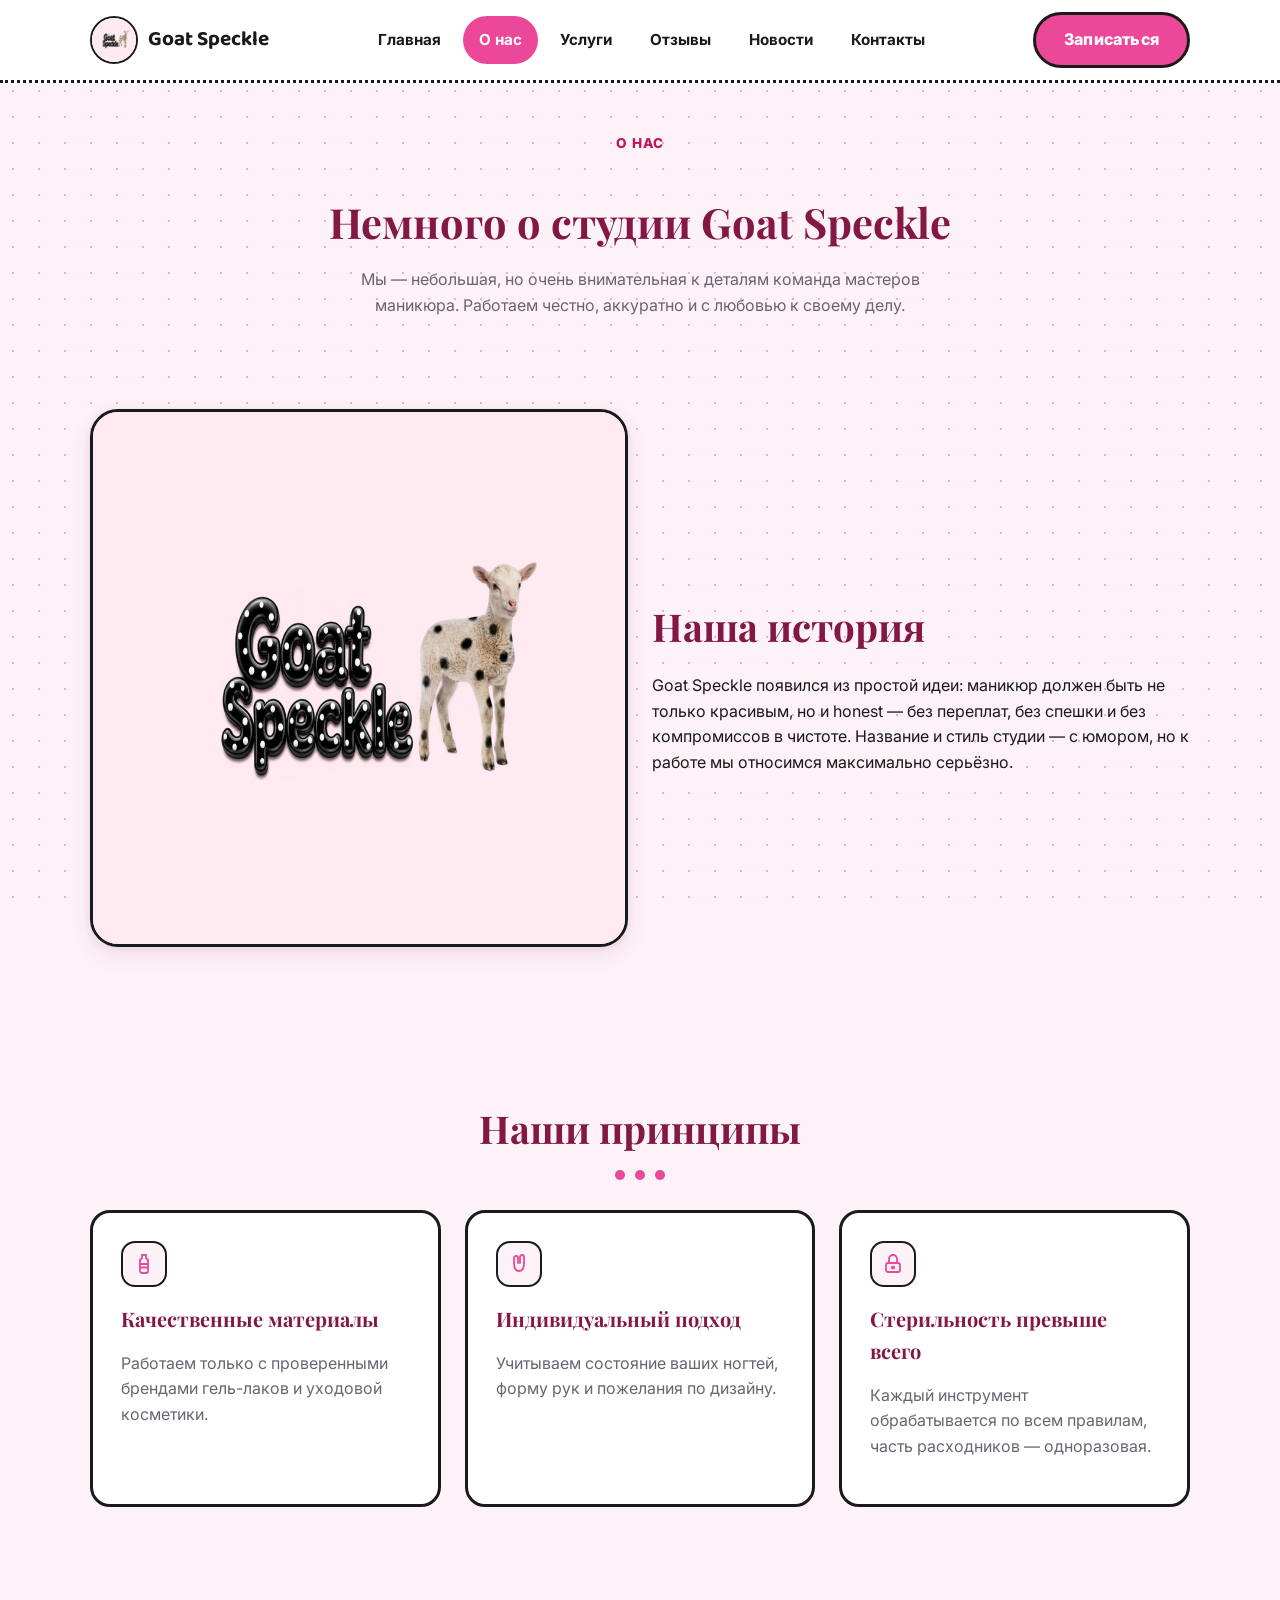
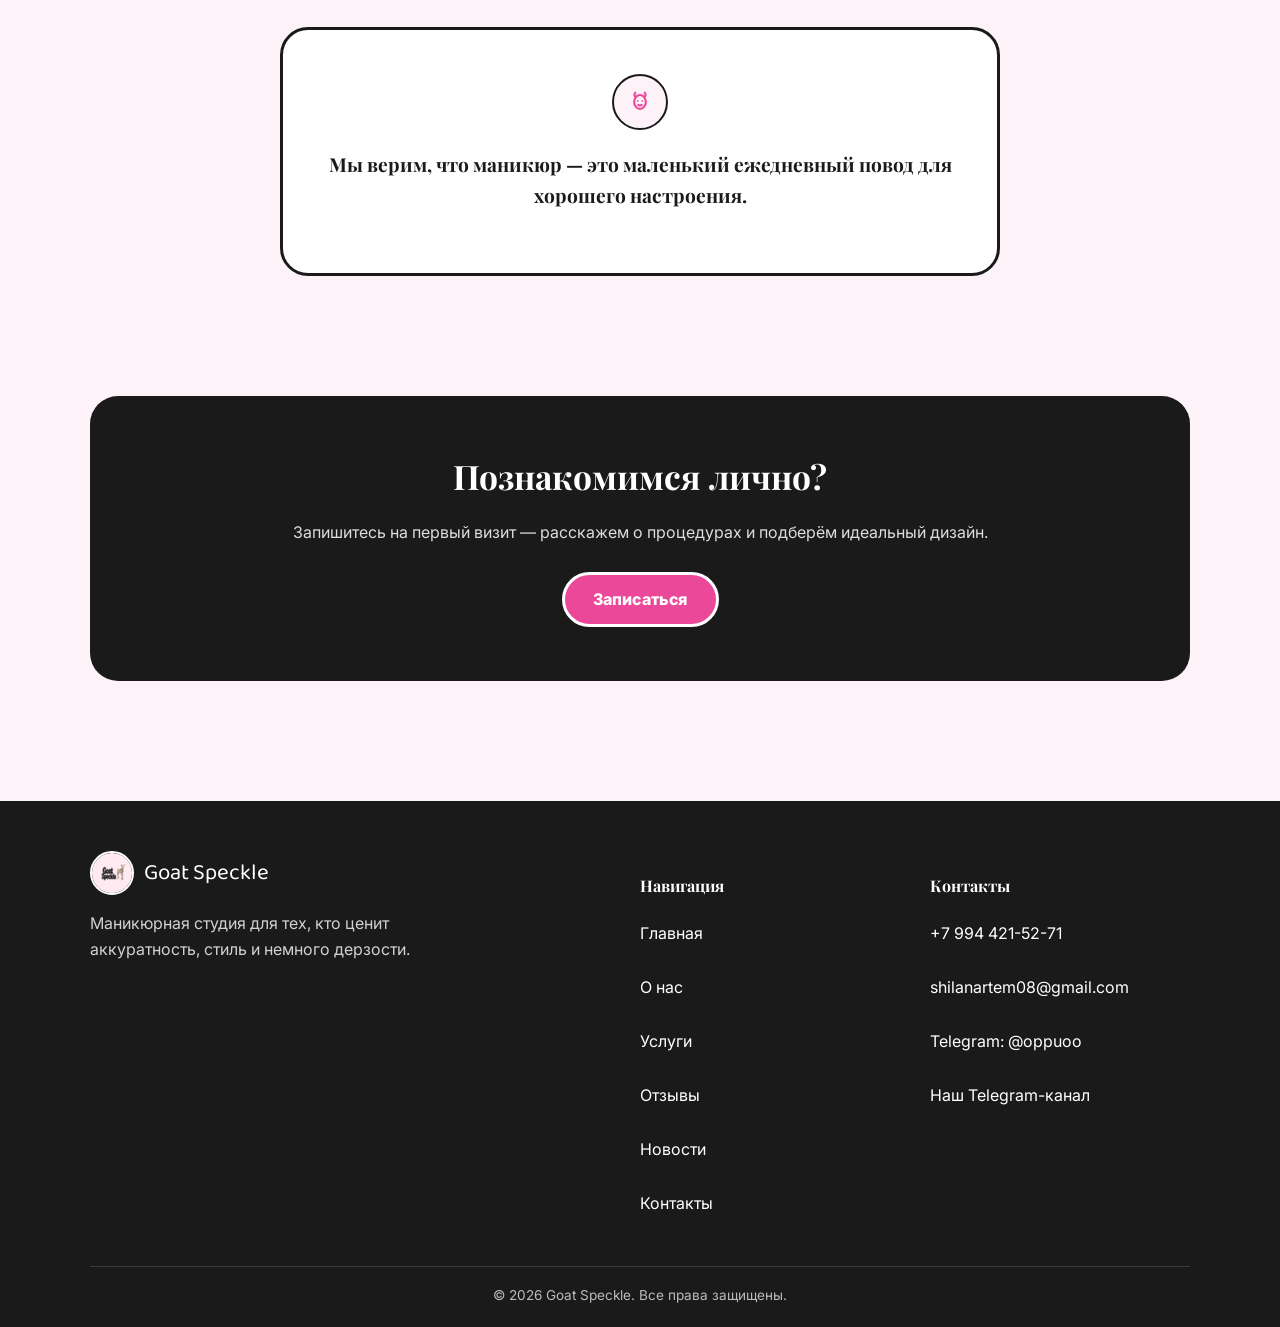
==== commit d3663ac3: "Добавлена страница отзывов" ====
--- a/about.html
+++ b/about.html
@@ -27,6 +27,7 @@
       <a href="index.html">Главная</a>
       <a href="about.html">О нас</a>
       <a href="services.html">Услуги</a>
+      <a href="reviews.html">Отзывы</a>
       <a href="news.html">Новости</a>
       <a href="contacts.html">Контакты</a>
     </nav>
@@ -119,6 +120,7 @@
           <li><a href="index.html">Главная</a></li>
           <li><a href="about.html">О нас</a></li>
           <li><a href="services.html">Услуги</a></li>
+          <li><a href="reviews.html">Отзывы</a></li>
           <li><a href="news.html">Новости</a></li>
           <li><a href="contacts.html">Контакты</a></li>
         </ul>
--- a/css/style.css
+++ b/css/style.css
@@ -659,6 +659,134 @@
   border-color: var(--color-primary-dark);
 }
 
+/* ===================== REVIEWS ===================== */
+
+.review-card {
+  background: var(--color-surface);
+  border: 3px solid var(--color-ink);
+  border-radius: var(--radius);
+  padding: 28px;
+  display: flex;
+  flex-direction: column;
+  gap: 14px;
+  transition: transform var(--duration-base) var(--ease-out),
+    box-shadow var(--duration-base) var(--ease-out);
+}
+
+.review-card:hover {
+  transform: translateY(-6px);
+  box-shadow: var(--shadow-hover);
+}
+
+.review-stars {
+  display: flex;
+  gap: 4px;
+  color: var(--color-primary);
+}
+
+.review-stars .icon-svg {
+  width: 20px;
+  height: 20px;
+  fill: currentColor;
+  stroke: none;
+}
+
+.review-stars .icon-svg.star-empty {
+  fill: none;
+  stroke: currentColor;
+  stroke-width: 1.6;
+}
+
+.review-text {
+  color: var(--color-ink);
+  font-size: 1rem;
+  flex: 1;
+}
+
+.review-footer {
+  display: flex;
+  align-items: center;
+  gap: 12px;
+  padding-top: 10px;
+  border-top: 2px dotted var(--color-border);
+}
+
+.review-avatar {
+  width: 44px;
+  height: 44px;
+  border-radius: 50%;
+  background: var(--color-background);
+  border: 2px solid var(--color-ink);
+  display: flex;
+  align-items: center;
+  justify-content: center;
+  font-family: var(--font-display);
+  font-weight: 700;
+  font-size: 1.1rem;
+  color: var(--color-foreground);
+  flex-shrink: 0;
+}
+
+.review-meta {
+  display: flex;
+  flex-direction: column;
+}
+
+.review-name {
+  font-weight: 800;
+  color: var(--color-ink);
+}
+
+.review-date {
+  font-size: 0.85rem;
+  color: var(--color-muted);
+}
+
+.reviews-summary {
+  display: flex;
+  align-items: center;
+  justify-content: center;
+  gap: 16px;
+  flex-wrap: wrap;
+  background: var(--color-surface);
+  border: 3px solid var(--color-ink);
+  border-radius: var(--radius);
+  padding: 24px 30px;
+  max-width: 480px;
+  margin: 0 auto 40px;
+  text-align: center;
+}
+
+.reviews-summary .score {
+  font-family: var(--font-display);
+  font-size: 2.4rem;
+  font-weight: 700;
+  color: var(--color-foreground);
+  line-height: 1;
+}
+
+.reviews-summary .score-details {
+  text-align: left;
+}
+
+.reviews-summary .score-details .review-stars {
+  margin-bottom: 4px;
+}
+
+.reviews-summary .score-details p {
+  margin: 0;
+  color: var(--color-muted);
+  font-size: 0.9rem;
+}
+
+.reviews-note {
+  text-align: center;
+  max-width: 560px;
+  margin: 30px auto 0;
+  color: var(--color-muted);
+  font-size: 0.9rem;
+}
+
 /* ===================== CONTACTS ===================== */
 
 .contact-grid {
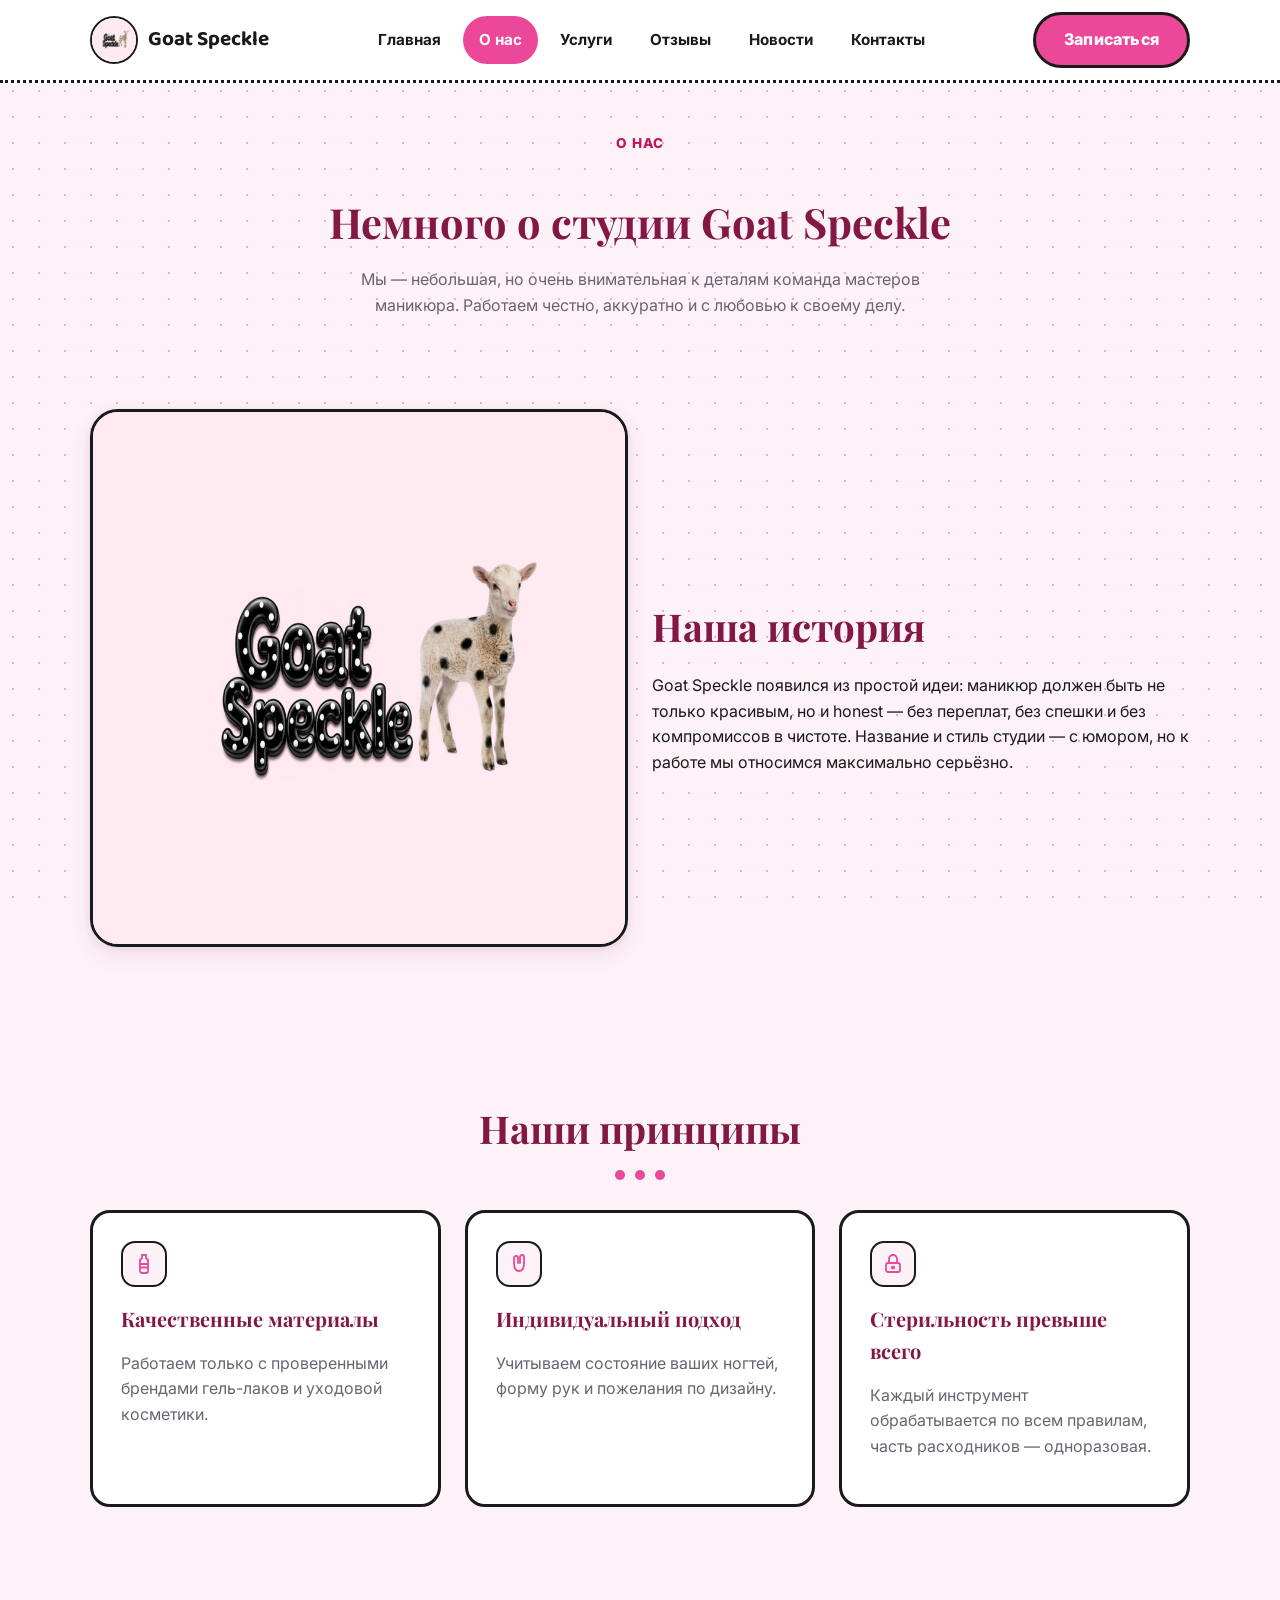
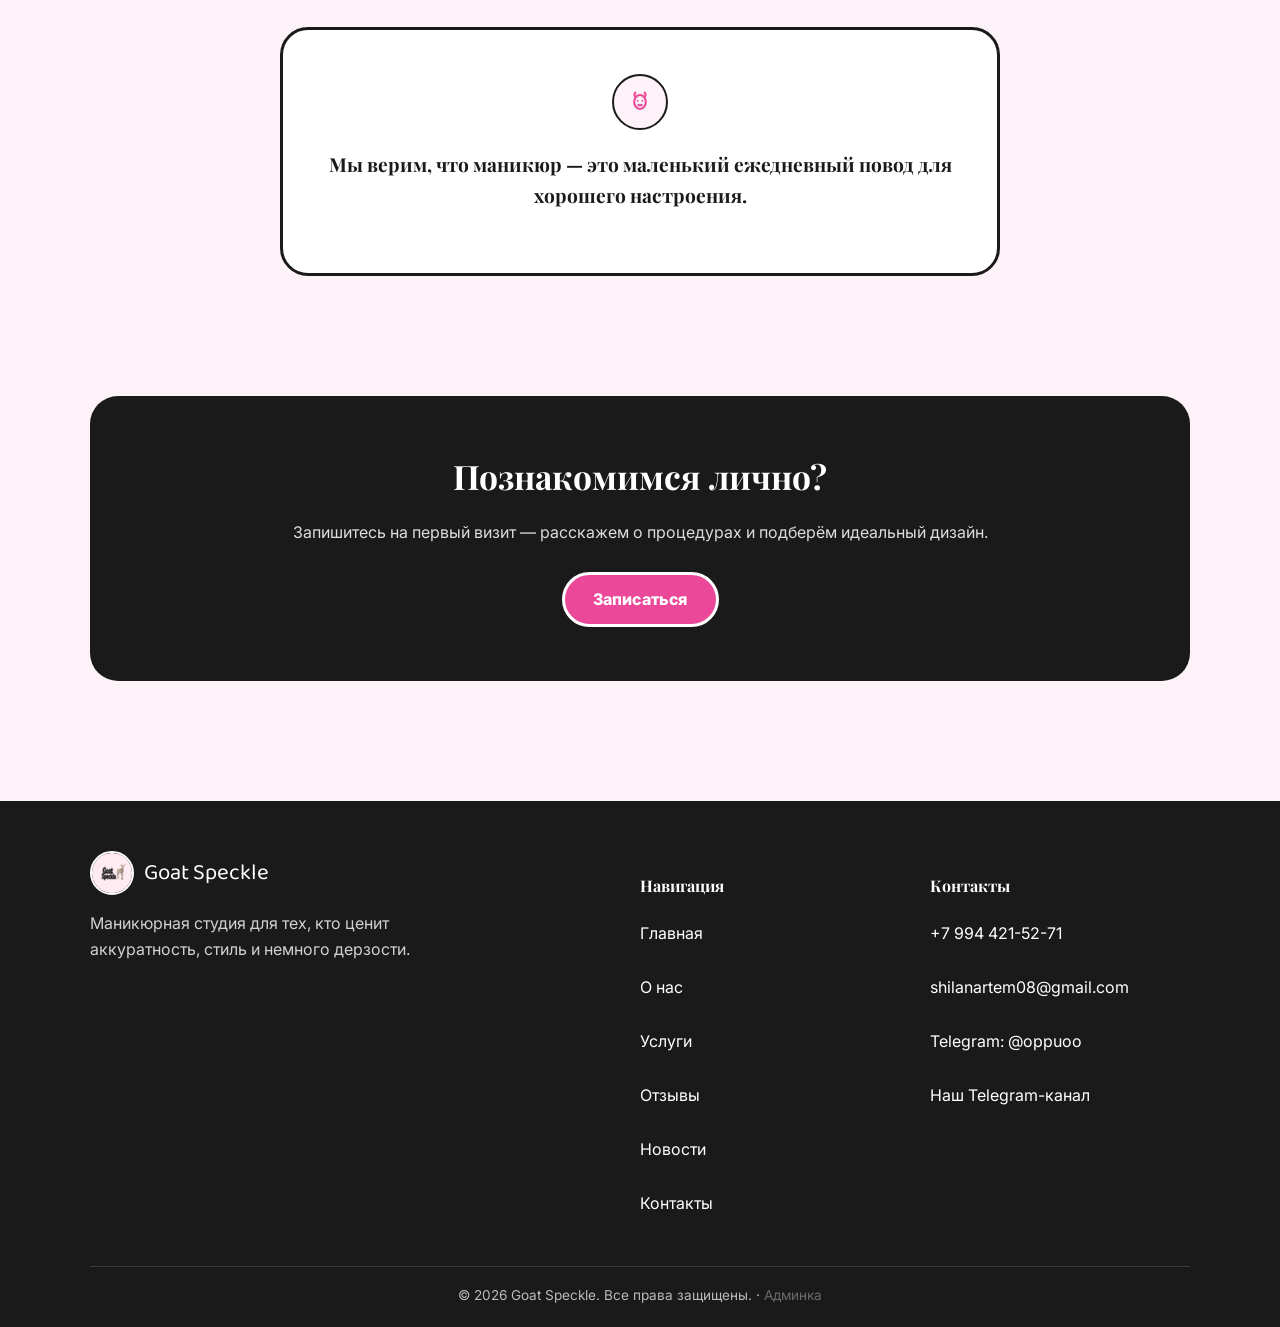
==== commit baedce09: "Добавлена база для админки: заявки через Supabase" ====
--- a/about.html
+++ b/about.html
@@ -136,7 +136,7 @@
       </div>
     </div>
     <div class="footer-bottom">
-      © <span id="year"></span> Goat Speckle. Все права защищены.
+      © <span id="year"></span> Goat Speckle. Все права защищены. · <a href="admin/login.html" style="opacity:0.5;">Админка</a>
     </div>
   </div>
 </footer>
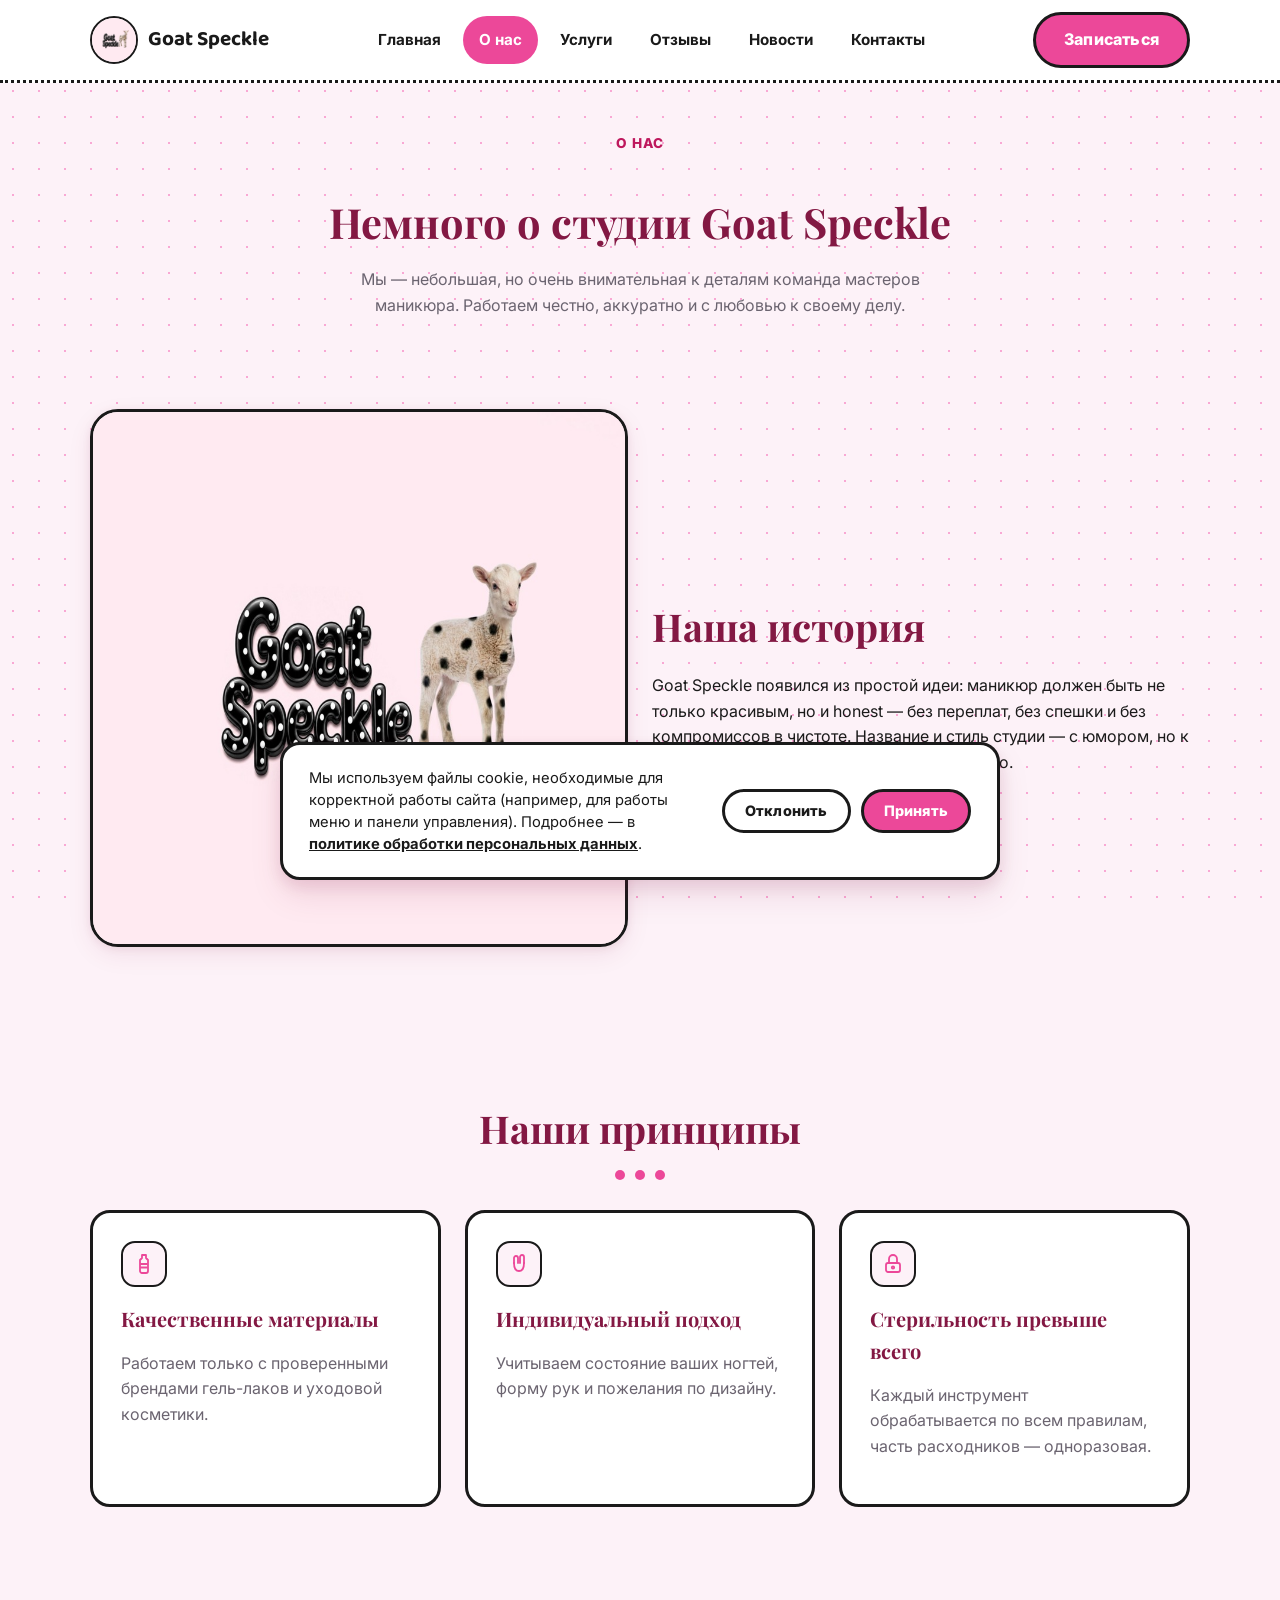
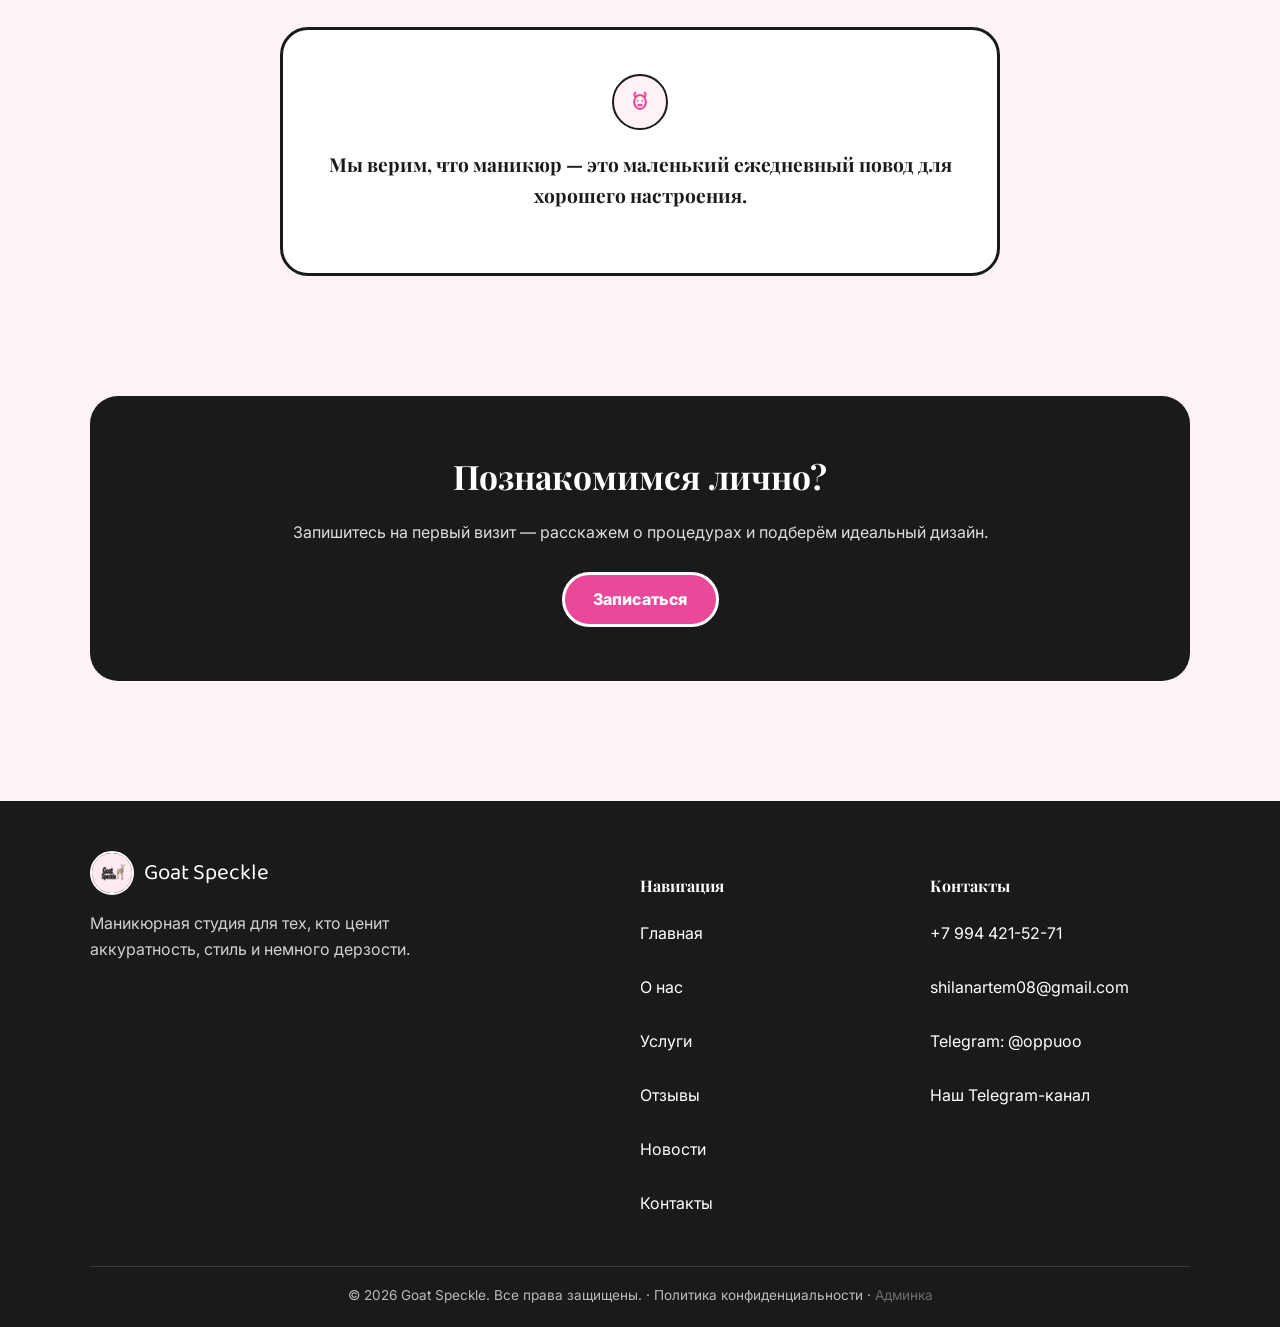
==== commit 012c411c: "Добавлены cookie-баннер, политика конфиденциальности и согласие в форме (152-ФЗ)" ====
--- a/about.html
+++ b/about.html
@@ -136,12 +136,15 @@
       </div>
     </div>
     <div class="footer-bottom">
-      © <span id="year"></span> Goat Speckle. Все права защищены. · <a href="admin/login.html" style="opacity:0.5;">Админка</a>
+      © <span id="year"></span> Goat Speckle. Все права защищены. ·
+      <a href="privacy-policy.html">Политика конфиденциальности</a> ·
+      <a href="admin/login.html" style="opacity:0.5;">Админка</a>
     </div>
   </div>
 </footer>
 
 <script src="js/script.js"></script>
+<script src="js/cookie-consent.js"></script>
 <script>document.getElementById("year").textContent = new Date().getFullYear();</script>
 </body>
 </html>
--- a/css/style.css
+++ b/css/style.css
@@ -1183,3 +1183,105 @@
     display: none;
   }
 }
+
+/* ===================== CONSENT CHECKBOX (форма записи) ===================== */
+
+.consent-checkbox-label {
+  display: flex !important;
+  align-items: flex-start;
+  gap: 10px;
+  margin-top: 18px;
+  font-weight: 500 !important;
+  cursor: pointer;
+}
+
+.consent-checkbox-label input[type="checkbox"] {
+  width: 22px;
+  height: 22px;
+  flex-shrink: 0;
+  margin-top: 2px;
+  accent-color: var(--color-primary);
+  cursor: pointer;
+}
+
+.consent-checkbox-label span {
+  font-size: 0.92rem;
+  color: var(--color-ink);
+  line-height: 1.4;
+}
+
+.consent-checkbox-label a {
+  text-decoration: underline;
+  font-weight: 700;
+}
+
+/* ===================== COOKIE CONSENT BANNER ===================== */
+
+#cookie-consent-banner {
+  position: fixed;
+  left: 20px;
+  right: 20px;
+  bottom: -200px;
+  z-index: 3000;
+  max-width: 720px;
+  margin: 0 auto;
+  background: var(--color-surface);
+  border: 3px solid var(--color-ink);
+  border-radius: var(--radius);
+  box-shadow: var(--shadow-hover);
+  padding: 22px 26px;
+  transition: bottom var(--duration-base) var(--ease-out);
+}
+
+#cookie-consent-banner.visible {
+  bottom: 20px;
+}
+
+.cookie-banner-inner {
+  display: flex;
+  align-items: center;
+  gap: 20px;
+  flex-wrap: wrap;
+}
+
+.cookie-banner-text {
+  flex: 1 1 320px;
+  margin: 0;
+  font-size: 0.92rem;
+  color: var(--color-ink);
+  line-height: 1.5;
+}
+
+.cookie-banner-text a {
+  text-decoration: underline;
+  font-weight: 700;
+}
+
+.cookie-banner-actions {
+  display: flex;
+  gap: 10px;
+  flex-shrink: 0;
+}
+
+.cookie-banner-actions .btn {
+  min-height: 44px;
+  padding: 10px 20px;
+  font-size: 0.9rem;
+}
+
+@media (max-width: 560px) {
+  #cookie-consent-banner {
+    left: 10px;
+    right: 10px;
+    padding: 18px 20px;
+  }
+
+  .cookie-banner-actions {
+    width: 100%;
+  }
+
+  .cookie-banner-actions .btn {
+    flex: 1;
+  }
+}
+
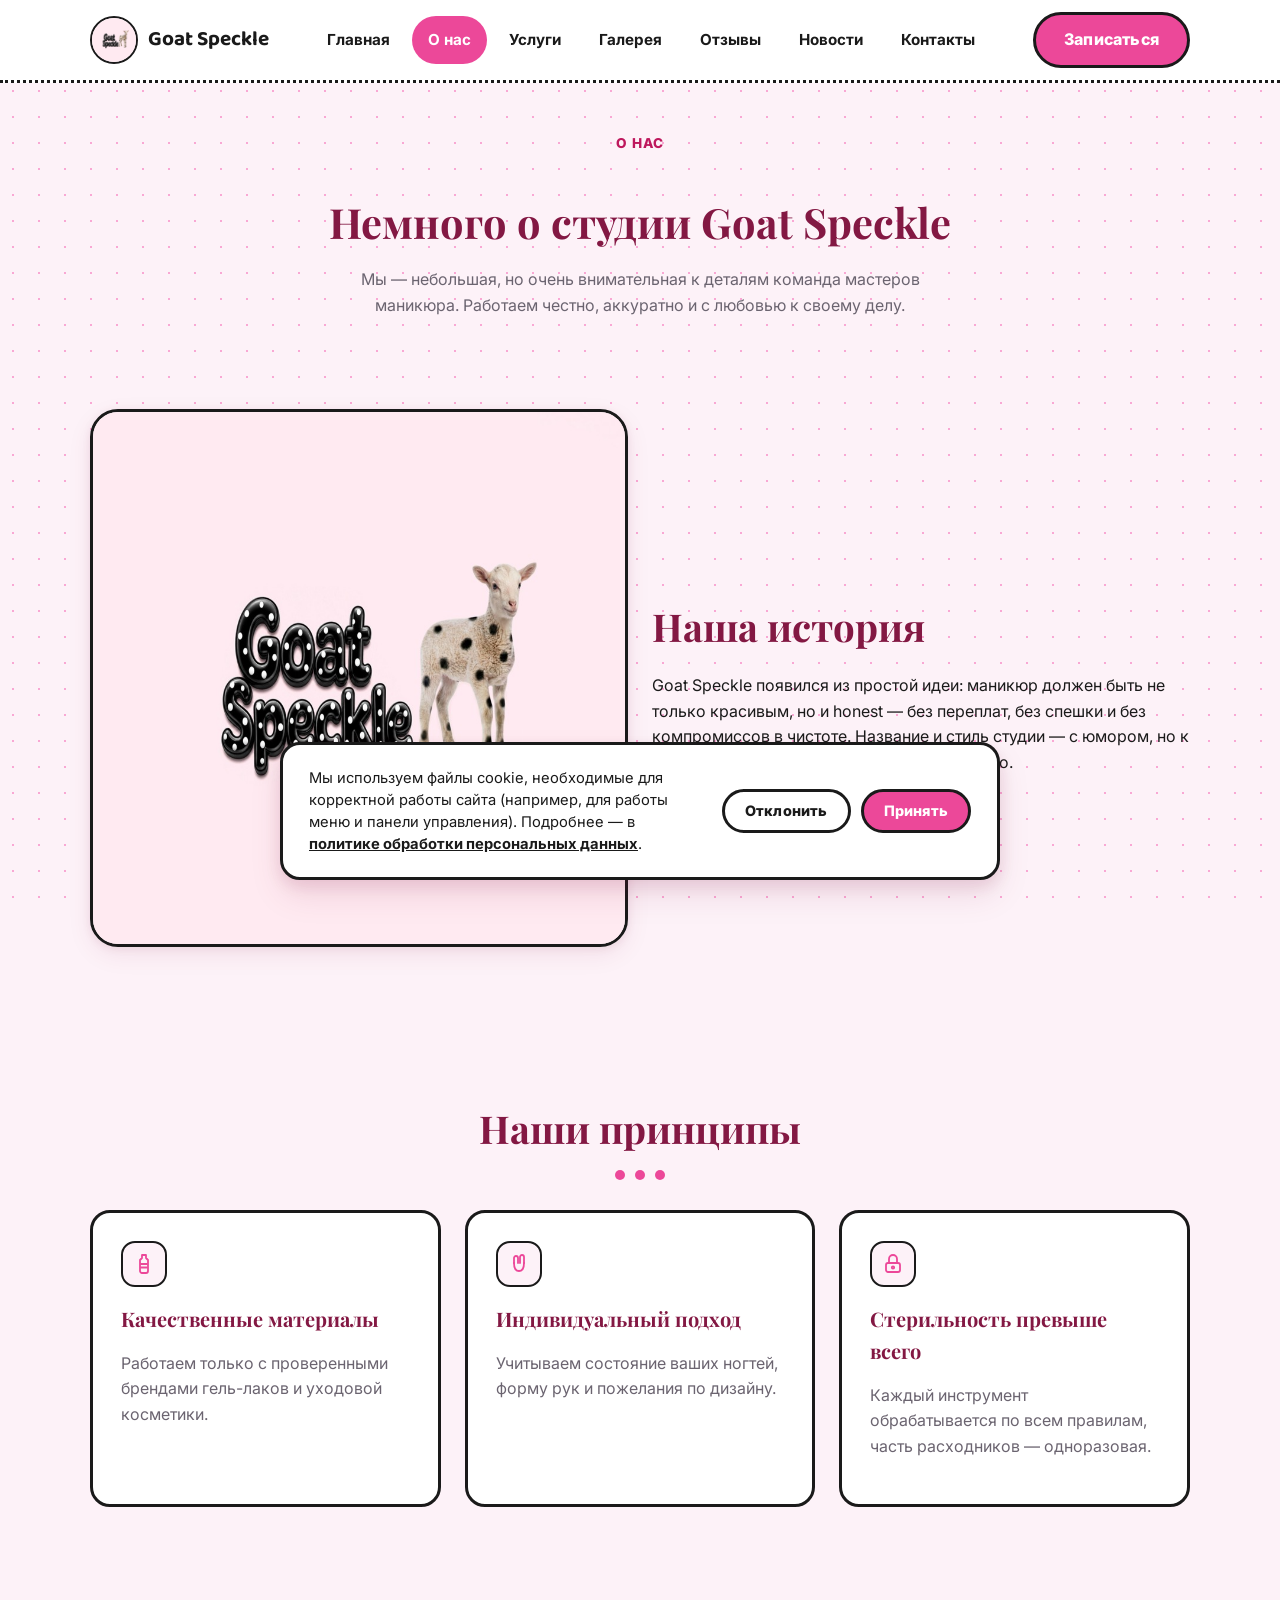
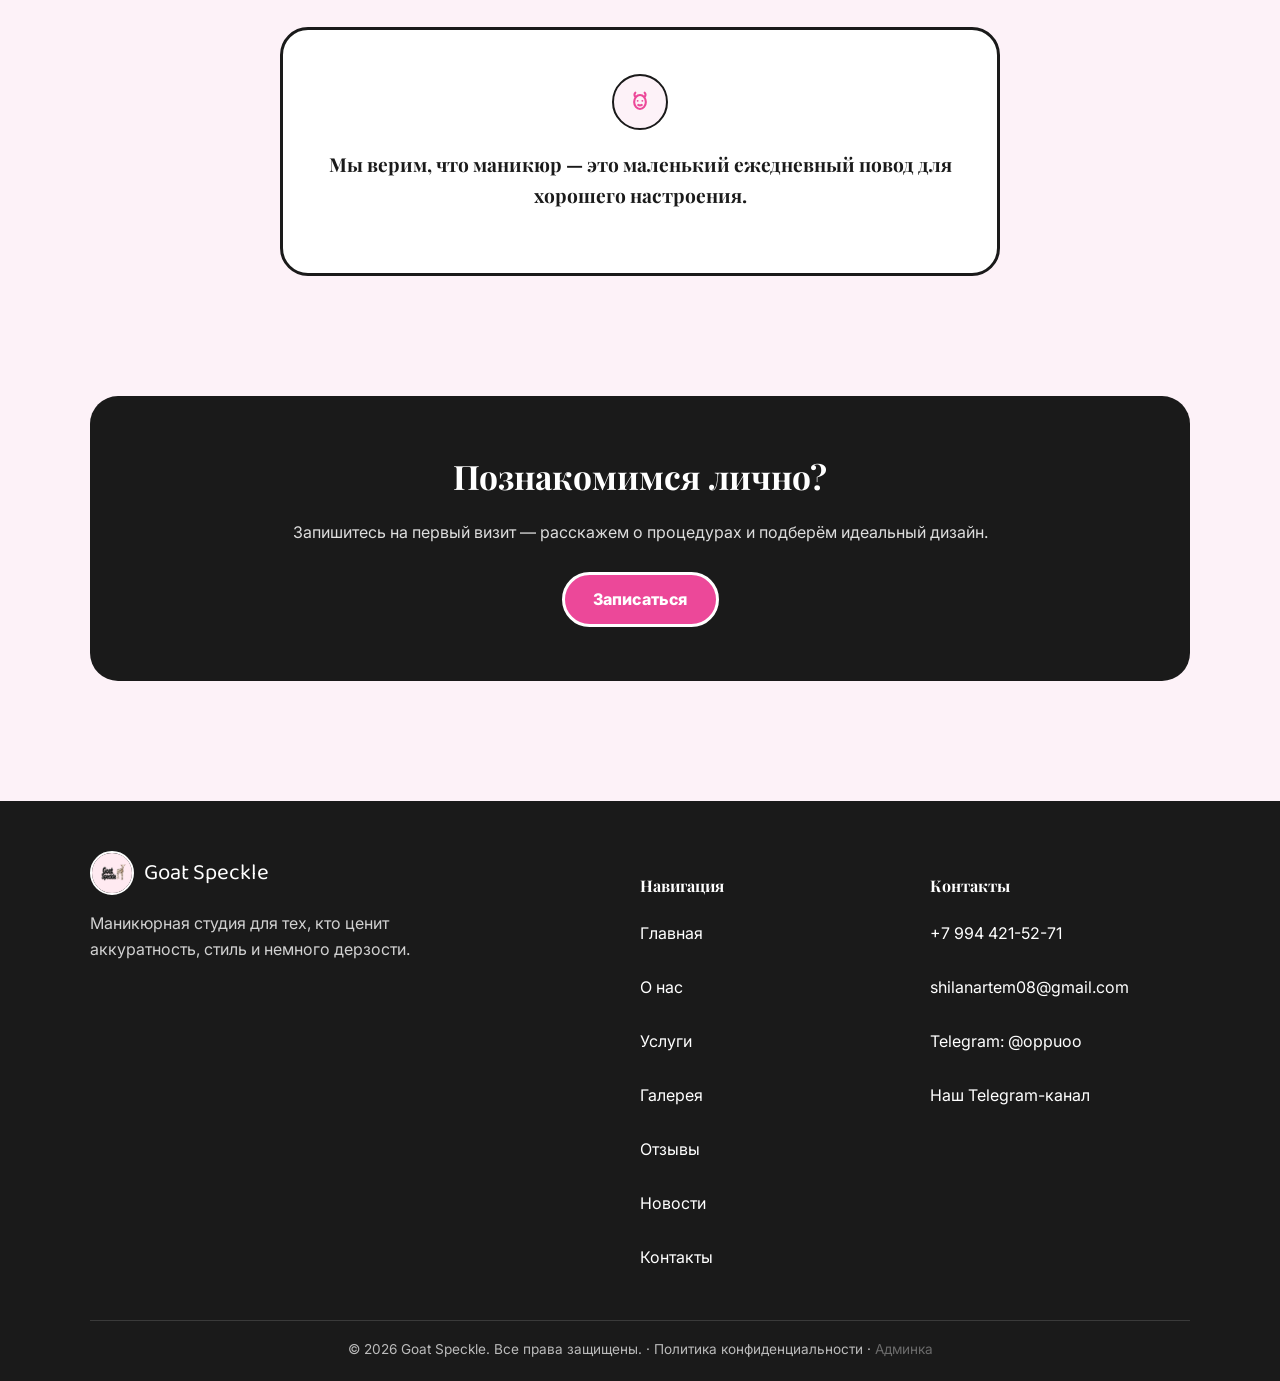
==== commit b2a0f51f: "Добавлено управление отзывами (с фото) и галереей работ" ====
--- a/about.html
+++ b/about.html
@@ -27,6 +27,7 @@
       <a href="index.html">Главная</a>
       <a href="about.html">О нас</a>
       <a href="services.html">Услуги</a>
+      <a href="gallery.html">Галерея</a>
       <a href="reviews.html">Отзывы</a>
       <a href="news.html">Новости</a>
       <a href="contacts.html">Контакты</a>
@@ -120,6 +121,7 @@
           <li><a href="index.html">Главная</a></li>
           <li><a href="about.html">О нас</a></li>
           <li><a href="services.html">Услуги</a></li>
+          <li><a href="gallery.html">Галерея</a></li>
           <li><a href="reviews.html">Отзывы</a></li>
           <li><a href="news.html">Новости</a></li>
           <li><a href="contacts.html">Контакты</a></li>
--- a/css/style.css
+++ b/css/style.css
@@ -703,6 +703,15 @@
   flex: 1;
 }
 
+.review-photo {
+  width: 100%;
+  max-height: 220px;
+  object-fit: cover;
+  border-radius: var(--radius-sm);
+  border: 2px solid var(--color-ink);
+  cursor: pointer;
+}
+
 .review-footer {
   display: flex;
   align-items: center;
@@ -1285,3 +1294,95 @@
   }
 }
 
+/* ===================== GALLERY PAGE ===================== */
+
+.gallery-grid {
+  display: grid;
+  grid-template-columns: repeat(auto-fill, minmax(240px, 1fr));
+  gap: 22px;
+}
+
+.gallery-item {
+  background: var(--color-surface);
+  border: 3px solid var(--color-ink);
+  border-radius: var(--radius);
+  overflow: hidden;
+  transition: transform var(--duration-base) var(--ease-out),
+    box-shadow var(--duration-base) var(--ease-out);
+}
+
+.gallery-item:hover {
+  transform: translateY(-6px);
+  box-shadow: var(--shadow-hover);
+}
+
+.gallery-item img {
+  width: 100%;
+  height: 260px;
+  object-fit: cover;
+  display: block;
+  cursor: pointer;
+}
+
+.gallery-item-caption {
+  padding: 14px 16px;
+  margin: 0;
+  font-weight: 700;
+  color: var(--color-foreground);
+  border-top: 2px dotted var(--color-border);
+}
+
+/* ===================== LIGHTBOX (полноэкранный просмотр фото) ===================== */
+
+.lightbox-overlay {
+  position: fixed;
+  inset: 0;
+  background: rgba(26, 26, 26, 0.9);
+  display: none;
+  align-items: center;
+  justify-content: center;
+  flex-direction: column;
+  gap: 16px;
+  padding: 30px;
+  z-index: 4000;
+}
+
+.lightbox-overlay.open {
+  display: flex;
+}
+
+.lightbox-overlay img {
+  max-width: 90vw;
+  max-height: 80vh;
+  border-radius: var(--radius-sm);
+  border: 3px solid #fff;
+}
+
+.lightbox-overlay p {
+  color: #fff;
+  font-weight: 700;
+  margin: 0;
+  text-align: center;
+}
+
+.lightbox-close {
+  position: absolute;
+  top: 24px;
+  right: 24px;
+  width: 48px;
+  height: 48px;
+  border-radius: 50%;
+  background: #fff;
+  border: none;
+  display: flex;
+  align-items: center;
+  justify-content: center;
+  cursor: pointer;
+  color: var(--color-ink);
+}
+
+.lightbox-close .icon-svg {
+  width: 22px;
+  height: 22px;
+}
+
